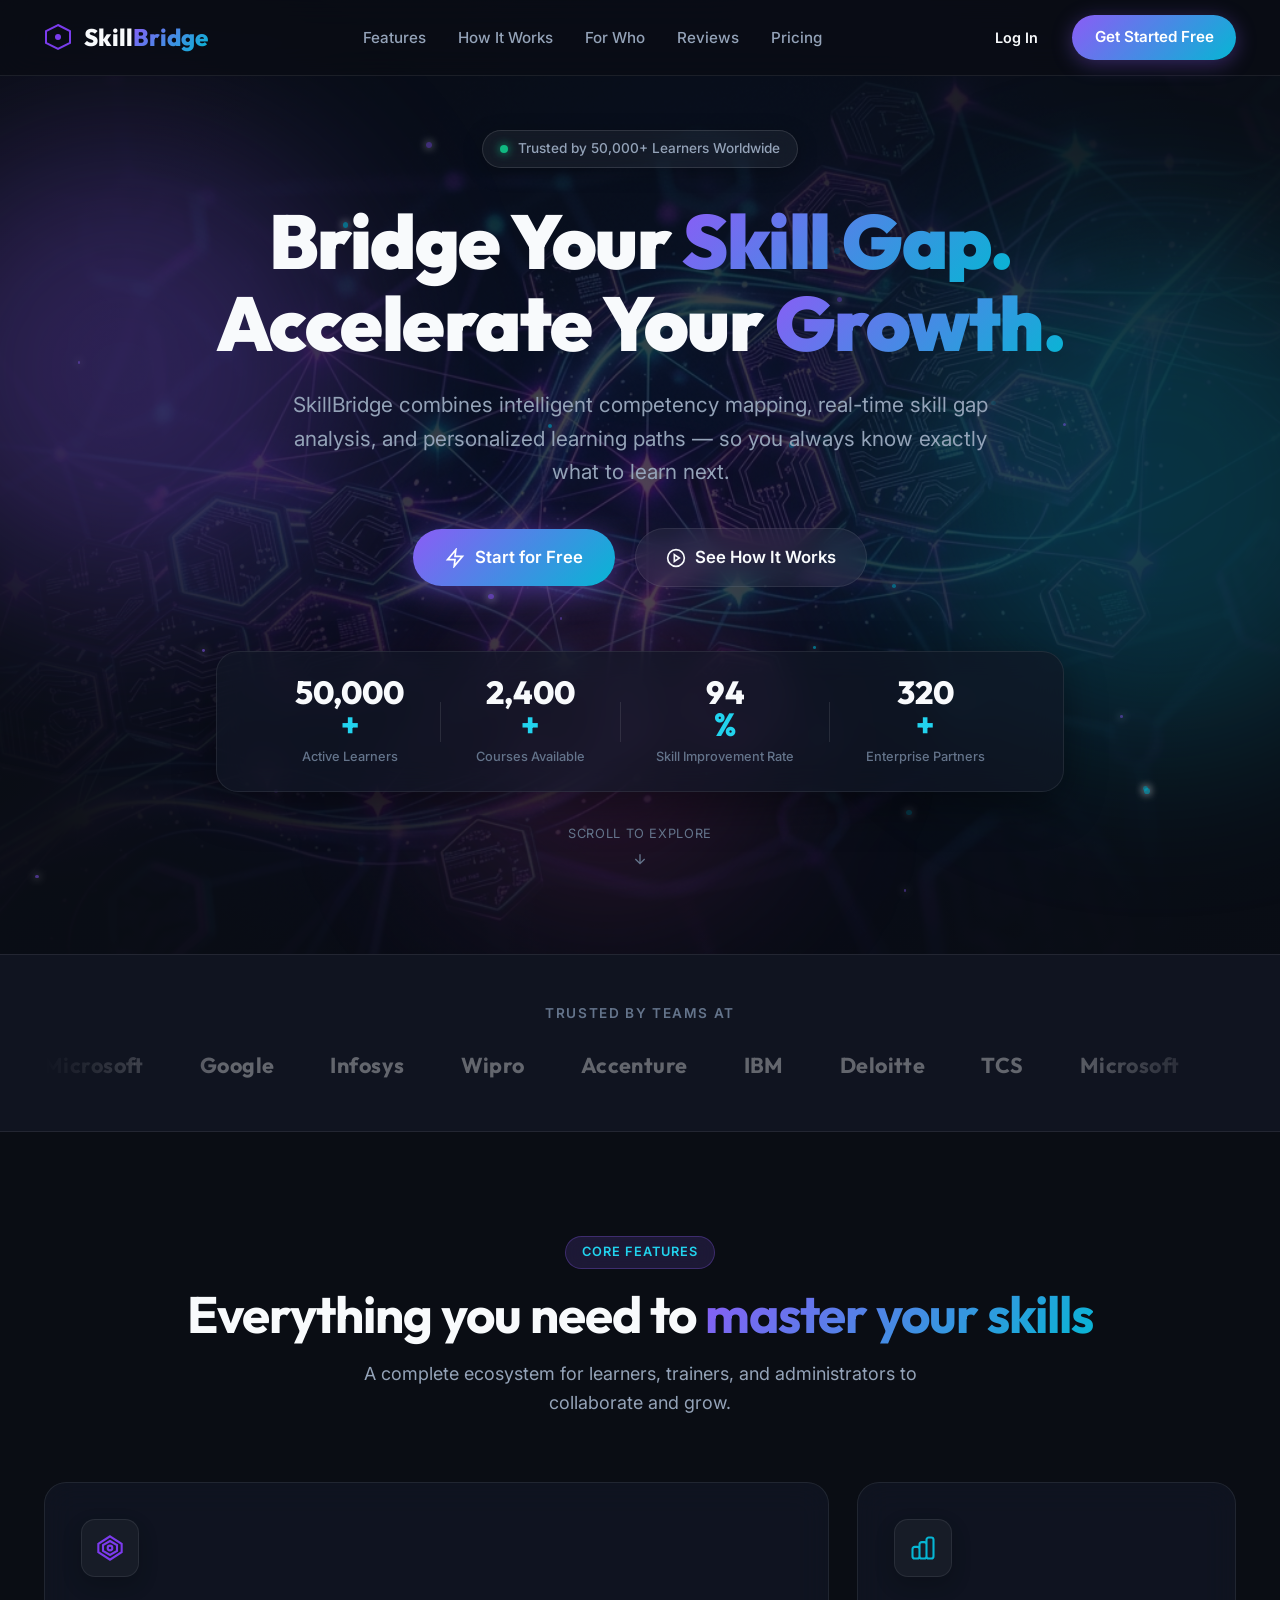
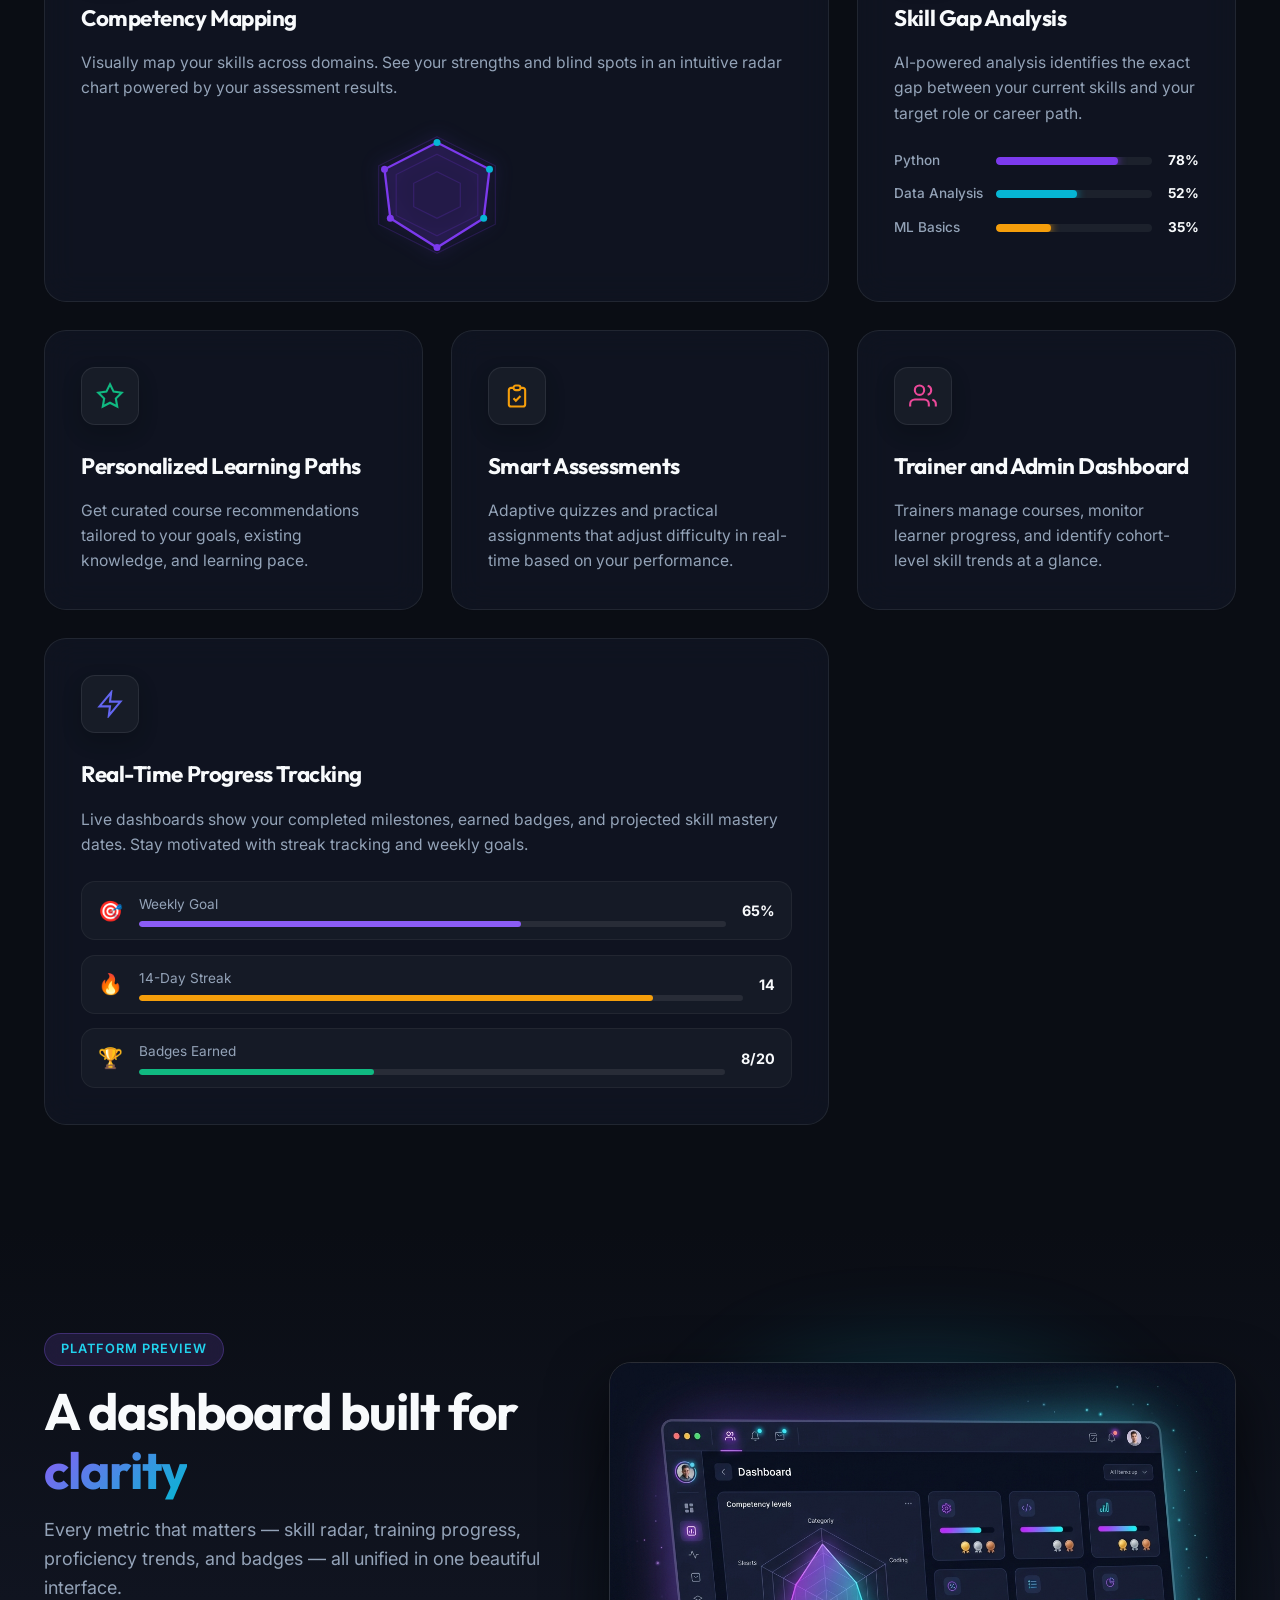
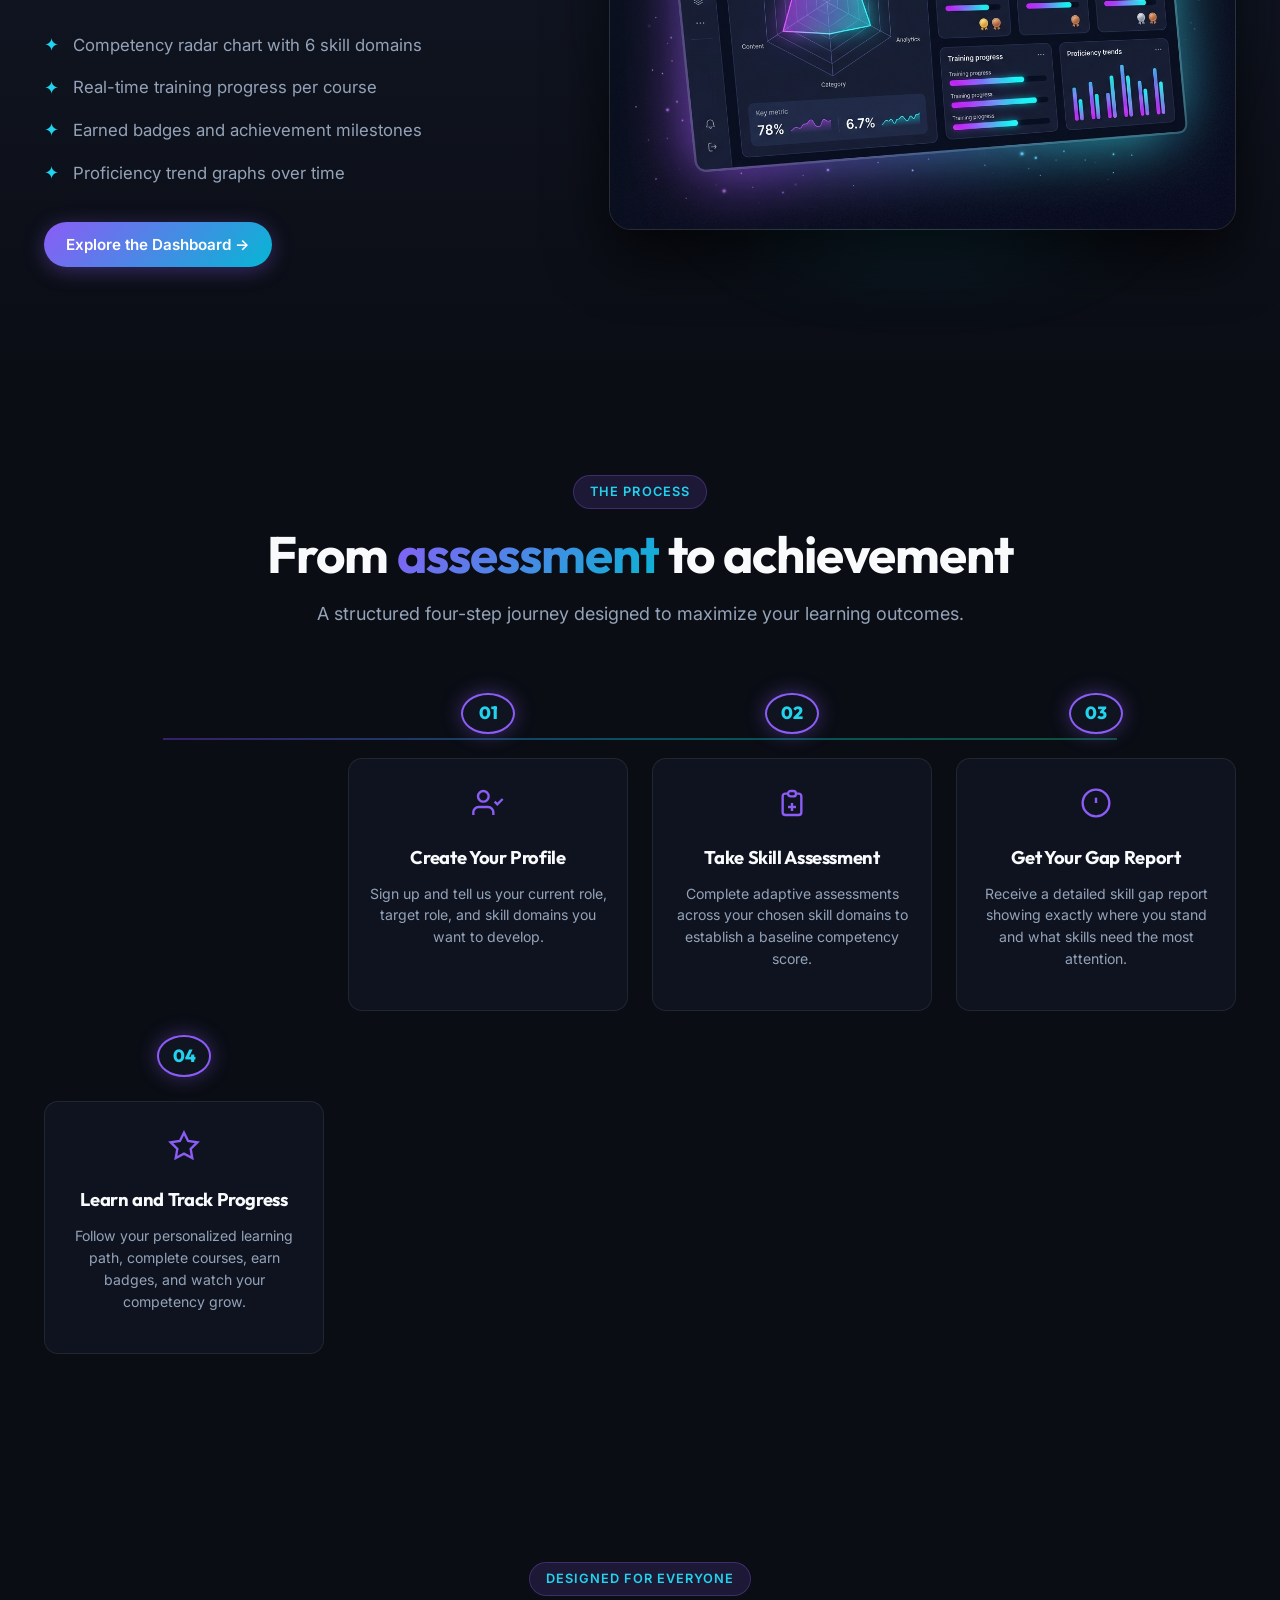
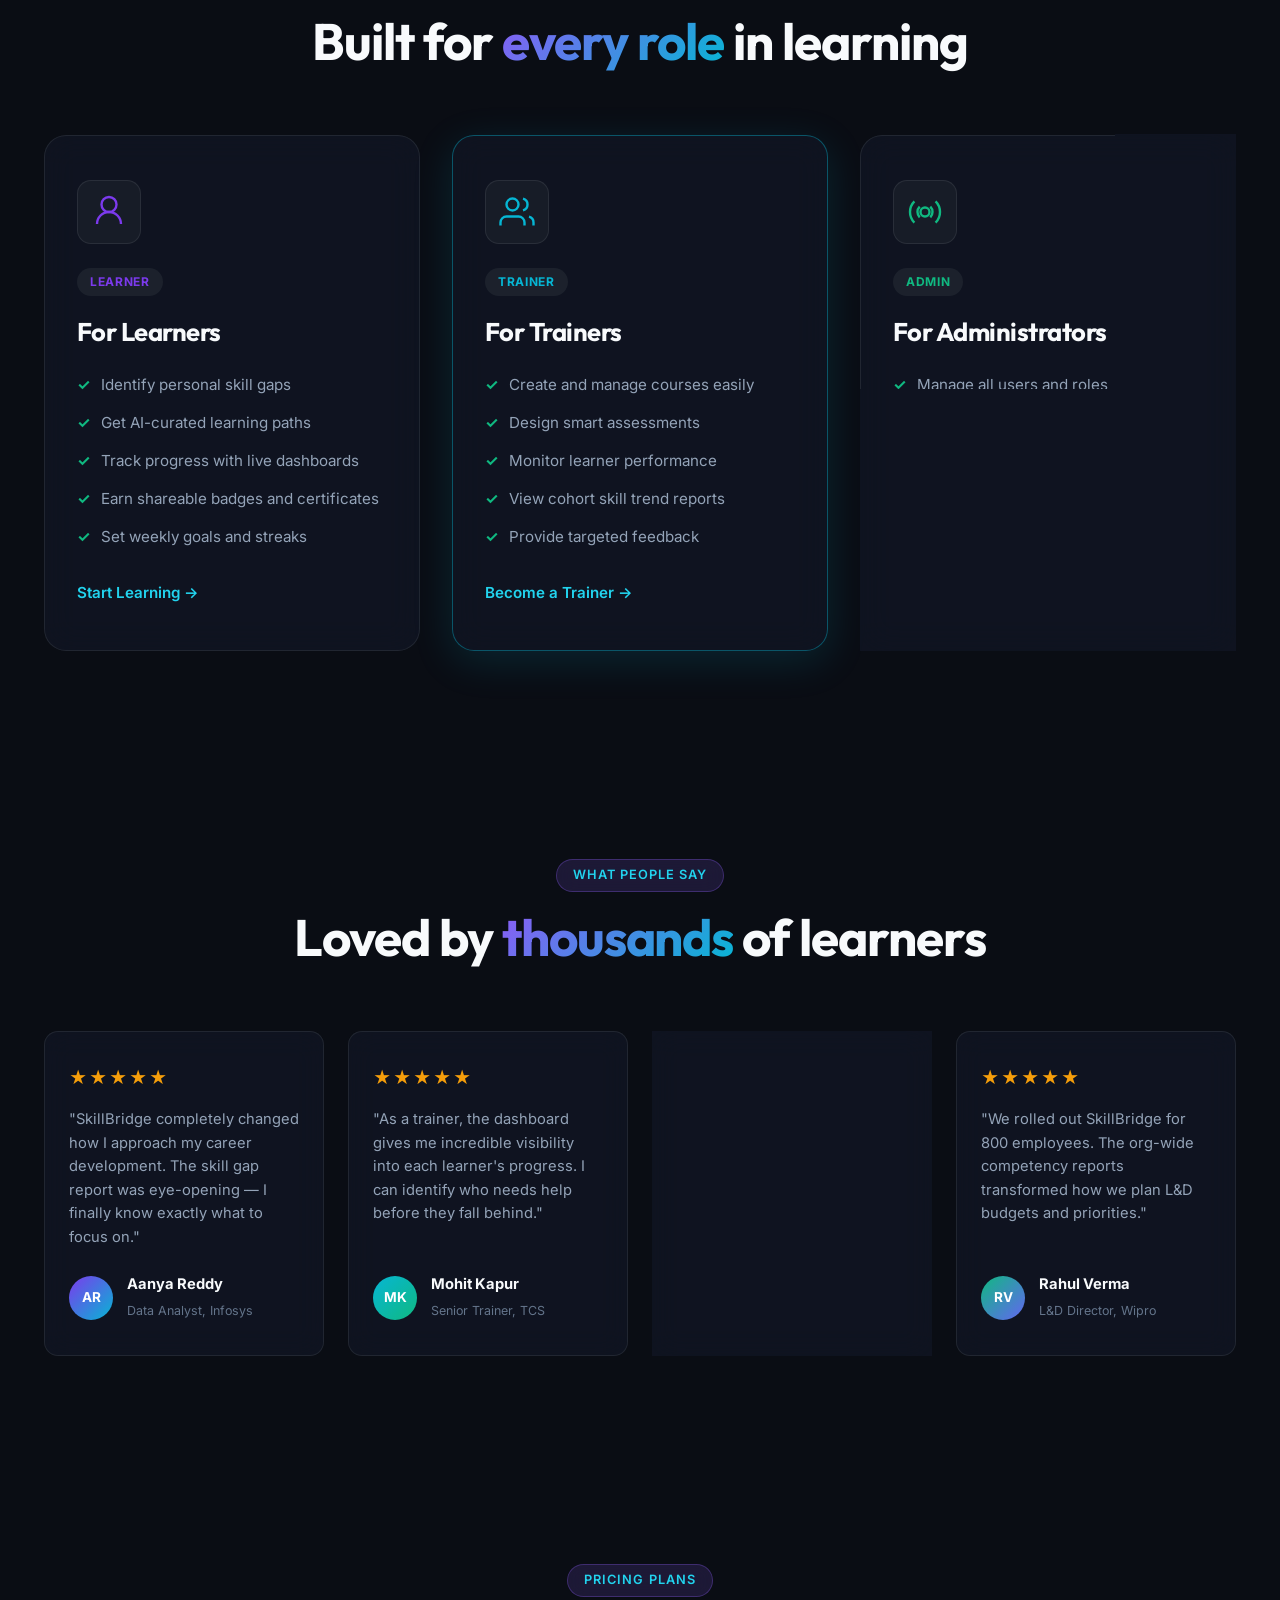
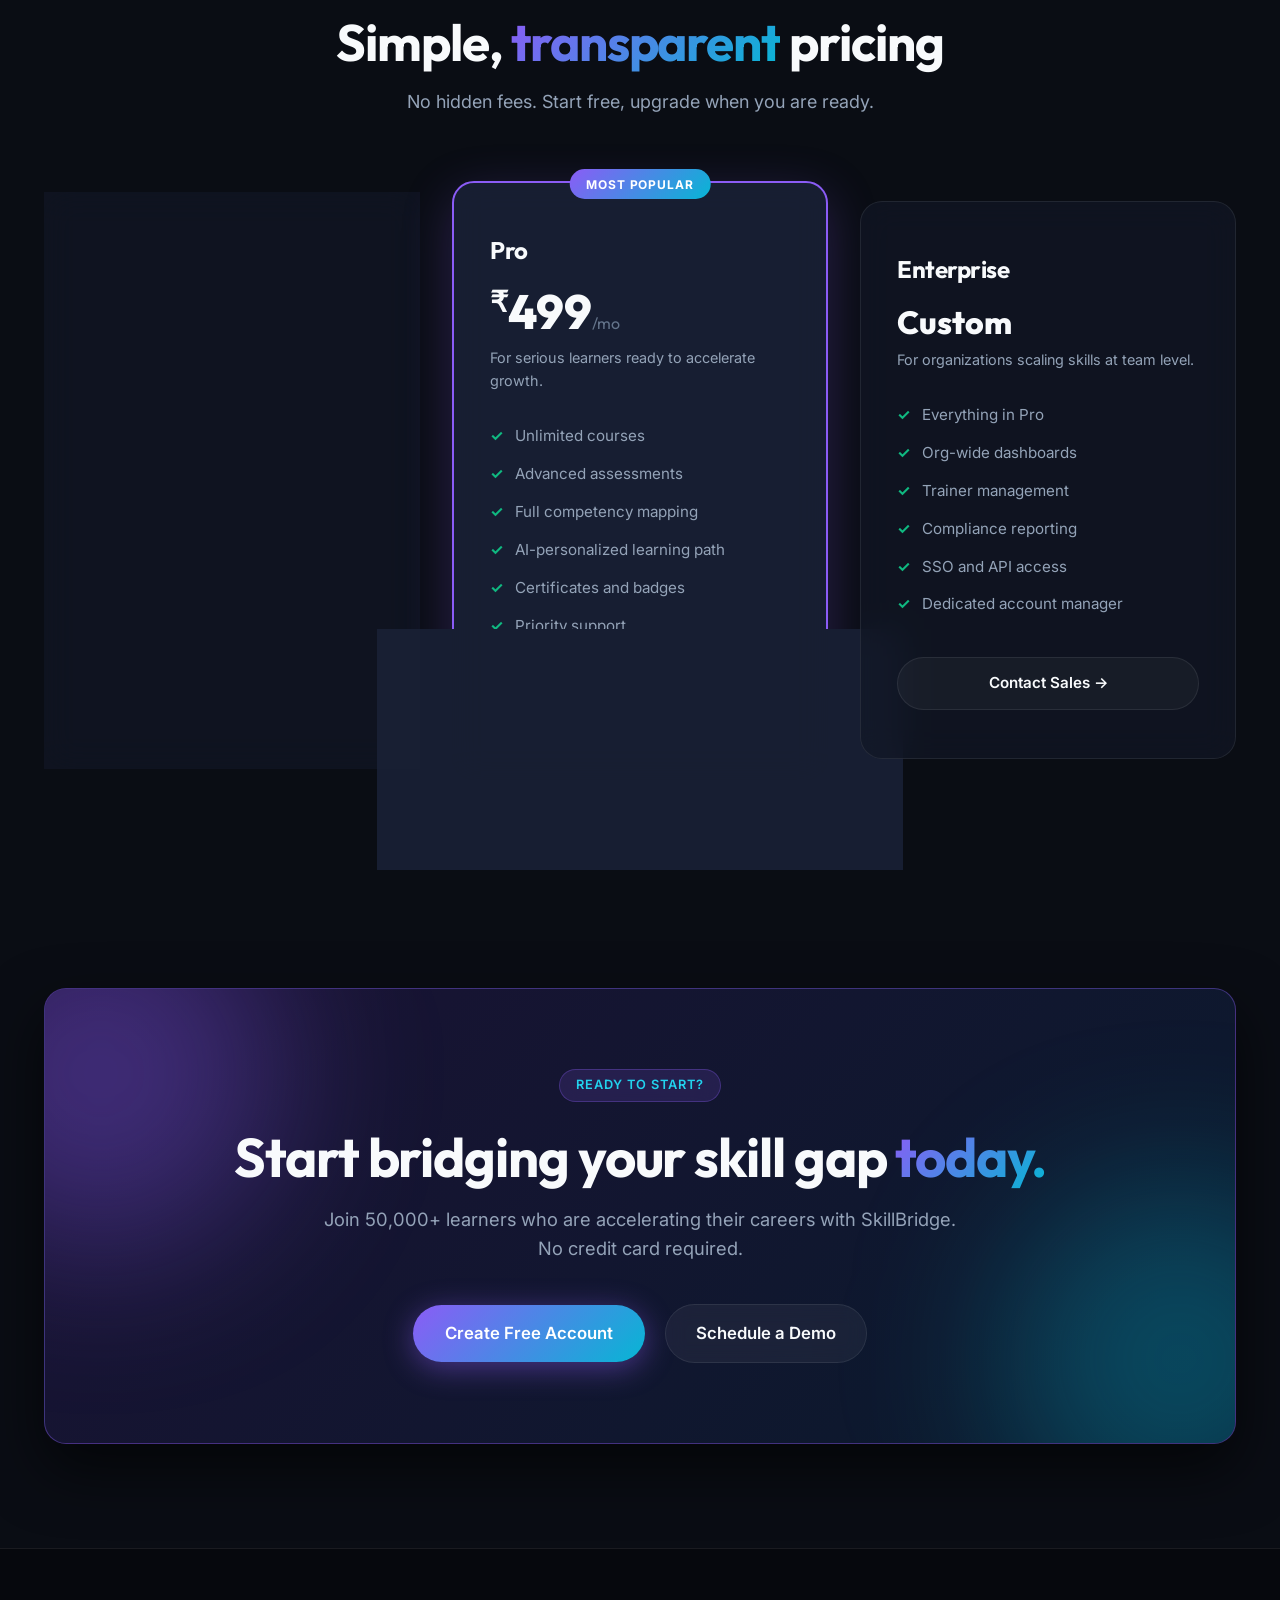
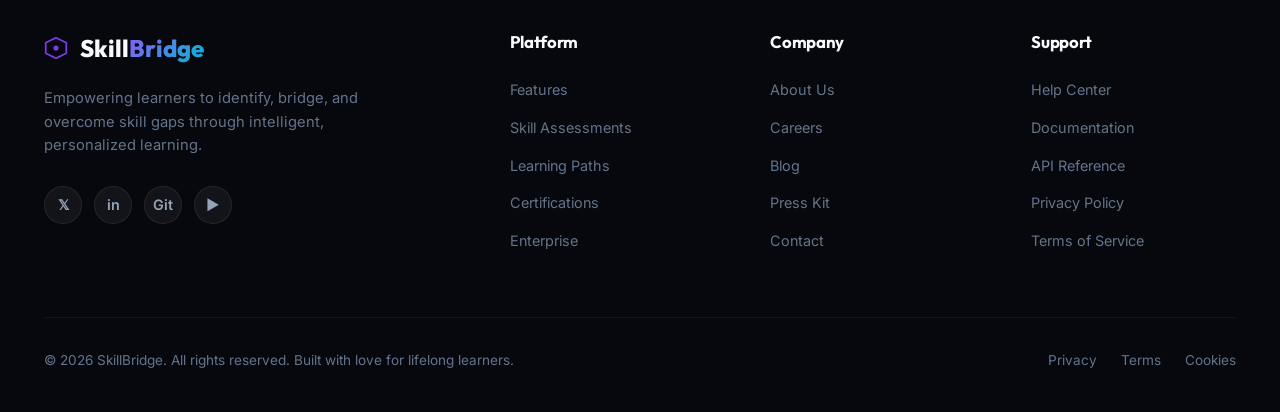
==== index.html @ fff5e967 "first commit" ====
﻿<!DOCTYPE html>
<html lang="en">
<head>
  <meta charset="UTF-8" />
  <meta name="viewport" content="width=device-width, initial-scale=1.0" />
  <title>SkillBridge — Competency-Based Learning and Skill Gap Analysis</title>
  <meta name="description" content="SkillBridge is a modern platform for skill gap analysis, competency mapping, and personalized learning recommendations. Bridge the gap between where you are and where you want to be." />
  <link rel="preconnect" href="https://fonts.googleapis.com" />
  <link rel="preconnect" href="https://fonts.gstatic.com" crossorigin />
  <link href="https://fonts.googleapis.com/css2?family=Outfit:wght@300;400;500;600;700;800;900&family=Inter:wght@300;400;500;600&display=swap" rel="stylesheet" />
  <link rel="stylesheet" href="style.css" />
</head>
<body>
  <nav class="navbar" id="navbar">
    <div class="nav-container">
      <a href="#" class="nav-logo" id="nav-logo">
        <div class="logo-icon">
          <svg width="28" height="28" viewBox="0 0 28 28" fill="none"><polygon points="14,2 26,8 26,20 14,26 2,20 2,8" fill="none" stroke="url(#lg1)" stroke-width="2"/><circle cx="14" cy="14" r="3" fill="url(#lg1)"/><defs><linearGradient id="lg1" x1="0" y1="0" x2="28" y2="28"><stop offset="0%" stop-color="#7c3aed"/><stop offset="100%" stop-color="#06b6d4"/></linearGradient></defs></svg>
        </div>
        <span>Skill<span class="logo-accent">Bridge</span></span>
      </a>
      <ul class="nav-links" id="nav-links">
        <li><a href="#features" class="nav-link">Features</a></li>
        <li><a href="#how-it-works" class="nav-link">How It Works</a></li>
        <li><a href="#roles" class="nav-link">For Who</a></li>
        <li><a href="#testimonials" class="nav-link">Reviews</a></li>
        <li><a href="#pricing" class="nav-link">Pricing</a></li>
      </ul>
      <div class="nav-actions">
        <a href="#" class="btn-ghost" id="nav-login">Log In</a>
        <a href="#" class="btn-primary" id="nav-cta">Get Started Free</a>
      </div>
      <button class="hamburger" id="hamburger" aria-label="Toggle menu"><span></span><span></span><span></span></button>
    </div>
  </nav>

  <section class="hero" id="hero">
    <div class="hero-bg">
      <div class="hero-overlay"></div>
    </div>
    <div class="floating-orb orb-1"></div>
    <div class="floating-orb orb-2"></div>
    <div class="floating-orb orb-3"></div>
    <div class="particles" id="particles"></div>
    <div class="hero-content">
      <div class="hero-badge" id="hero-badge"><span class="badge-dot"></span><span>Trusted by 50,000+ Learners Worldwide</span></div>
      <h1 class="hero-title" id="hero-title">Bridge Your <span class="gradient-text">Skill Gap.</span><br/>Accelerate Your <span class="gradient-text">Growth.</span></h1>
      <p class="hero-subtitle" id="hero-subtitle">SkillBridge combines intelligent competency mapping, real-time skill gap analysis, and personalized learning paths — so you always know exactly what to learn next.</p>
      <div class="hero-cta-group" id="hero-cta">
        <a href="#" class="btn-hero-primary" id="hero-btn-primary"><svg width="20" height="20" fill="none" stroke="currentColor" stroke-width="2" viewBox="0 0 24 24"><path d="M13 2L3 14h9l-1 8 10-12h-9l1-8z"/></svg>Start for Free</a>
        <a href="#how-it-works" class="btn-hero-ghost" id="hero-btn-ghost"><svg width="20" height="20" fill="none" stroke="currentColor" stroke-width="2" viewBox="0 0 24 24"><circle cx="12" cy="12" r="10"/><polygon points="10,8 16,12 10,16"/></svg>See How It Works</a>
      </div>
      <div class="hero-stats" id="hero-stats">
        <div class="stat-item"><span class="stat-num" data-target="50000">0</span><span class="stat-suffix">+</span><span class="stat-label">Active Learners</span></div>
        <div class="stat-divider"></div>
        <div class="stat-item"><span class="stat-num" data-target="2400">0</span><span class="stat-suffix">+</span><span class="stat-label">Courses Available</span></div>
        <div class="stat-divider"></div>
        <div class="stat-item"><span class="stat-num" data-target="94">0</span><span class="stat-suffix">%</span><span class="stat-label">Skill Improvement Rate</span></div>
        <div class="stat-divider"></div>
        <div class="stat-item"><span class="stat-num" data-target="320">0</span><span class="stat-suffix">+</span><span class="stat-label">Enterprise Partners</span></div>
      </div>
    </div>
    <div class="hero-scroll-indicator"><span>Scroll to explore</span><div class="scroll-arrow"><svg width="16" height="16" fill="none" stroke="currentColor" stroke-width="2" viewBox="0 0 24 24"><path d="M12 5v14M5 12l7 7 7-7"/></svg></div></div>
  </section>

  <section class="logo-strip">
    <div class="container">
      <p class="logo-strip-label">Trusted by teams at</p>
      <div class="logo-marquee">
        <div class="logo-track">
          <span class="company-logo">Microsoft</span><span class="company-logo">Google</span><span class="company-logo">Infosys</span><span class="company-logo">Wipro</span><span class="company-logo">Accenture</span><span class="company-logo">IBM</span><span class="company-logo">Deloitte</span><span class="company-logo">TCS</span><span class="company-logo">Microsoft</span><span class="company-logo">Google</span><span class="company-logo">Infosys</span><span class="company-logo">Wipro</span><span class="company-logo">Accenture</span><span class="company-logo">IBM</span><span class="company-logo">Deloitte</span><span class="company-logo">TCS</span>
        </div>
      </div>
    </div>
  </section>

  <section class="features section" id="features">
    <div class="container">
      <div class="section-header">
        <div class="section-tag">Core Features</div>
        <h2 class="section-title">Everything you need to <span class="gradient-text">master your skills</span></h2>
        <p class="section-subtitle">A complete ecosystem for learners, trainers, and administrators to collaborate and grow.</p>
      </div>
      <div class="features-grid">
        <div class="feature-card feature-card--large" data-delay="0">
          <div class="feature-icon-wrap" style="--icon-color:#7c3aed"><svg width="28" height="28" fill="none" stroke="currentColor" stroke-width="1.8" viewBox="0 0 24 24"><polygon points="12,2 22,8.5 22,15.5 12,22 2,15.5 2,8.5"/><polygon points="12,6 18,9.5 18,14.5 12,18 6,14.5 6,9.5"/><circle cx="12" cy="12" r="2"/></svg></div>
          <h3>Competency Mapping</h3>
          <p>Visually map your skills across domains. See your strengths and blind spots in an intuitive radar chart powered by your assessment results.</p>
          <div class="feature-visual">
            <div class="radar-mini"><svg viewBox="0 0 120 120" xmlns="http://www.w3.org/2000/svg"><polygon points="60,10 110,35 110,85 60,110 10,85 10,35" fill="none" stroke="rgba(124,58,237,0.2)" stroke-width="1"/><polygon points="60,25 95,42.5 95,77.5 60,95 25,77.5 25,42.5" fill="none" stroke="rgba(124,58,237,0.2)" stroke-width="1"/><polygon points="60,40 80,50 80,70 60,80 40,70 40,50" fill="none" stroke="rgba(124,58,237,0.2)" stroke-width="1"/><polygon points="60,15 105,38 100,80 60,105 20,80 15,38" fill="rgba(124,58,237,0.15)" stroke="#7c3aed" stroke-width="2" class="radar-shape"/><circle cx="60" cy="15" r="3" fill="#06b6d4"/><circle cx="105" cy="38" r="3" fill="#06b6d4"/><circle cx="100" cy="80" r="3" fill="#06b6d4"/><circle cx="60" cy="105" r="3" fill="#7c3aed"/><circle cx="20" cy="80" r="3" fill="#7c3aed"/><circle cx="15" cy="38" r="3" fill="#7c3aed"/></svg></div>
          </div>
        </div>
        <div class="feature-card" data-delay="100">
          <div class="feature-icon-wrap" style="--icon-color:#06b6d4"><svg width="28" height="28" fill="none" stroke="currentColor" stroke-width="1.8" viewBox="0 0 24 24"><path d="M9 19v-6a2 2 0 00-2-2H5a2 2 0 00-2 2v6a2 2 0 002 2h2a2 2 0 002-2zm0 0V9a2 2 0 012-2h2a2 2 0 012 2v10m-6 0a2 2 0 002 2h2a2 2 0 002-2m0 0V5a2 2 0 012-2h2a2 2 0 012 2v14a2 2 0 01-2 2h-2a2 2 0 01-2-2z"/></svg></div>
          <h3>Skill Gap Analysis</h3>
          <p>AI-powered analysis identifies the exact gap between your current skills and your target role or career path.</p>
          <div class="gap-bars">
            <div class="gap-bar-row"><span>Python</span><div class="gap-bar-track"><div class="gap-bar-fill" style="width:78%;--c:#7c3aed"></div></div><span class="gap-pct">78%</span></div>
            <div class="gap-bar-row"><span>Data Analysis</span><div class="gap-bar-track"><div class="gap-bar-fill" style="width:52%;--c:#06b6d4"></div></div><span class="gap-pct">52%</span></div>
            <div class="gap-bar-row"><span>ML Basics</span><div class="gap-bar-track"><div class="gap-bar-fill" style="width:35%;--c:#f59e0b"></div></div><span class="gap-pct">35%</span></div>
          </div>
        </div>
        <div class="feature-card" data-delay="200">
          <div class="feature-icon-wrap" style="--icon-color:#10b981"><svg width="28" height="28" fill="none" stroke="currentColor" stroke-width="1.8" viewBox="0 0 24 24"><path d="M12 2l3.09 6.26L22 9.27l-5 4.87 1.18 6.88L12 17.77l-6.18 3.25L7 14.14 2 9.27l6.91-1.01L12 2z"/></svg></div>
          <h3>Personalized Learning Paths</h3>
          <p>Get curated course recommendations tailored to your goals, existing knowledge, and learning pace.</p>
        </div>
        <div class="feature-card" data-delay="300">
          <div class="feature-icon-wrap" style="--icon-color:#f59e0b"><svg width="28" height="28" fill="none" stroke="currentColor" stroke-width="1.8" viewBox="0 0 24 24"><path d="M9 5H7a2 2 0 00-2 2v12a2 2 0 002 2h10a2 2 0 002-2V7a2 2 0 00-2-2h-2M9 5a2 2 0 002 2h2a2 2 0 002-2M9 5a2 2 0 012-2h2a2 2 0 012 2m-6 9l2 2 4-4"/></svg></div>
          <h3>Smart Assessments</h3>
          <p>Adaptive quizzes and practical assignments that adjust difficulty in real-time based on your performance.</p>
        </div>
        <div class="feature-card" data-delay="400">
          <div class="feature-icon-wrap" style="--icon-color:#ec4899"><svg width="28" height="28" fill="none" stroke="currentColor" stroke-width="1.8" viewBox="0 0 24 24"><path d="M17 21v-2a4 4 0 00-4-4H5a4 4 0 00-4 4v2"/><circle cx="9" cy="7" r="4"/><path d="M23 21v-2a4 4 0 00-3-3.87M16 3.13a4 4 0 010 7.75"/></svg></div>
          <h3>Trainer and Admin Dashboard</h3>
          <p>Trainers manage courses, monitor learner progress, and identify cohort-level skill trends at a glance.</p>
        </div>
        <div class="feature-card feature-card--large" data-delay="500">
          <div class="feature-icon-wrap" style="--icon-color:#6366f1"><svg width="28" height="28" fill="none" stroke="currentColor" stroke-width="1.8" viewBox="0 0 24 24"><path d="M13 2L3 14h9l-1 8 10-12h-9l1-8z"/></svg></div>
          <h3>Real-Time Progress Tracking</h3>
          <p>Live dashboards show your completed milestones, earned badges, and projected skill mastery dates. Stay motivated with streak tracking and weekly goals.</p>
          <div class="progress-preview">
            <div class="prog-row"><div class="prog-icon">🎯</div><div class="prog-info"><span class="prog-name">Weekly Goal</span><div class="prog-bar-track"><div class="prog-bar" style="width:65%"></div></div></div><span class="prog-val">65%</span></div>
            <div class="prog-row"><div class="prog-icon">🔥</div><div class="prog-info"><span class="prog-name">14-Day Streak</span><div class="prog-bar-track"><div class="prog-bar" style="width:85%;--pb:#f59e0b"></div></div></div><span class="prog-val">14</span></div>
            <div class="prog-row"><div class="prog-icon">🏆</div><div class="prog-info"><span class="prog-name">Badges Earned</span><div class="prog-bar-track"><div class="prog-bar" style="width:40%;--pb:#10b981"></div></div></div><span class="prog-val">8/20</span></div>
          </div>
        </div>
      </div>
    </div>
  </section>

  <section class="dashboard-section section">
    <div class="container">
      <div class="dashboard-wrapper">
        <div class="dashboard-text">
          <div class="section-tag">Platform Preview</div>
          <h2 class="section-title">A dashboard built for <span class="gradient-text">clarity</span></h2>
          <p class="section-subtitle" style="text-align:left;max-width:100%">Every metric that matters — skill radar, training progress, proficiency trends, and badges — all unified in one beautiful interface.</p>
          <ul class="dashboard-bullets">
            <li><div class="bullet-icon">✦</div><span>Competency radar chart with 6 skill domains</span></li>
            <li><div class="bullet-icon">✦</div><span>Real-time training progress per course</span></li>
            <li><div class="bullet-icon">✦</div><span>Earned badges and achievement milestones</span></li>
            <li><div class="bullet-icon">✦</div><span>Proficiency trend graphs over time</span></li>
          </ul>
          <a href="#" class="btn-primary" id="dashboard-cta">Explore the Dashboard →</a>
        </div>
        <div class="dashboard-image-wrap">
          <div class="dashboard-glow"></div>
          <img src="dashboard_mockup.jpg" alt="SkillBridge Dashboard" class="dashboard-img" id="dashboard-img"/>
        </div>
      </div>
    </div>
  </section>

  <section class="how-it-works section" id="how-it-works">
    <div class="container">
      <div class="section-header">
        <div class="section-tag">The Process</div>
        <h2 class="section-title">From <span class="gradient-text">assessment</span> to achievement</h2>
        <p class="section-subtitle">A structured four-step journey designed to maximize your learning outcomes.</p>
      </div>
      <div class="steps-timeline">
        <div class="steps-line"></div>
        <div class="step-item" data-step="1"><div class="step-number">01</div><div class="step-card"><div class="step-icon"><svg width="32" height="32" fill="none" stroke="currentColor" stroke-width="1.8" viewBox="0 0 24 24"><path d="M16 21v-2a4 4 0 00-4-4H5a4 4 0 00-4 4v2"/><circle cx="8.5" cy="7" r="4"/><polyline points="17 11 19 13 23 9"/></svg></div><h3>Create Your Profile</h3><p>Sign up and tell us your current role, target role, and skill domains you want to develop.</p></div></div>
        <div class="step-item" data-step="2"><div class="step-number">02</div><div class="step-card"><div class="step-icon"><svg width="32" height="32" fill="none" stroke="currentColor" stroke-width="1.8" viewBox="0 0 24 24"><path d="M9 5H7a2 2 0 00-2 2v12a2 2 0 002 2h10a2 2 0 002-2V7a2 2 0 00-2-2h-2M9 5a2 2 0 002 2h2a2 2 0 002-2M9 5a2 2 0 012-2h2a2 2 0 012 2"/><line x1="12" y1="12" x2="12" y2="18"/><line x1="9" y1="15" x2="15" y2="15"/></svg></div><h3>Take Skill Assessment</h3><p>Complete adaptive assessments across your chosen skill domains to establish a baseline competency score.</p></div></div>
        <div class="step-item" data-step="3"><div class="step-number">03</div><div class="step-card"><div class="step-icon"><svg width="32" height="32" fill="none" stroke="currentColor" stroke-width="1.8" viewBox="0 0 24 24"><circle cx="12" cy="12" r="10"/><line x1="12" y1="8" x2="12" y2="12"/><line x1="12" y1="16" x2="12.01" y2="16"/></svg></div><h3>Get Your Gap Report</h3><p>Receive a detailed skill gap report showing exactly where you stand and what skills need the most attention.</p></div></div>
        <div class="step-item" data-step="4"><div class="step-number">04</div><div class="step-card"><div class="step-icon"><svg width="32" height="32" fill="none" stroke="currentColor" stroke-width="1.8" viewBox="0 0 24 24"><path d="M12 2l3.09 6.26L22 9.27l-5 4.87 1.18 6.88L12 17.77l-6.18 3.25L7 14.14 2 9.27l6.91-1.01L12 2z"/></svg></div><h3>Learn and Track Progress</h3><p>Follow your personalized learning path, complete courses, earn badges, and watch your competency grow.</p></div></div>
      </div>
    </div>
  </section>

  <section class="roles-section section" id="roles">
    <div class="container">
      <div class="section-header">
        <div class="section-tag">Designed For Everyone</div>
        <h2 class="section-title">Built for <span class="gradient-text">every role</span> in learning</h2>
      </div>
      <div class="roles-grid">
        <div class="role-card" id="role-learner"><div class="role-icon-wrap" style="--rc:#7c3aed"><svg width="36" height="36" fill="none" stroke="currentColor" stroke-width="1.6" viewBox="0 0 24 24"><path d="M12 2a5 5 0 110 10A5 5 0 0112 2z"/><path d="M4 20a8 8 0 0116 0"/></svg></div><div class="role-badge" style="--rb:#7c3aed">Learner</div><h3>For Learners</h3><ul class="role-list"><li>Identify personal skill gaps</li><li>Get AI-curated learning paths</li><li>Track progress with live dashboards</li><li>Earn shareable badges and certificates</li><li>Set weekly goals and streaks</li></ul><a href="#" class="role-cta">Start Learning →</a></div>
        <div class="role-card role-card--featured" id="role-trainer"><div class="role-icon-wrap" style="--rc:#06b6d4"><svg width="36" height="36" fill="none" stroke="currentColor" stroke-width="1.6" viewBox="0 0 24 24"><path d="M17 21v-2a4 4 0 00-4-4H5a4 4 0 00-4 4v2"/><circle cx="9" cy="7" r="4"/><path d="M23 21v-2a4 4 0 00-3-3.87M16 3.13a4 4 0 010 7.75"/></svg></div><div class="role-badge" style="--rb:#06b6d4">Trainer</div><h3>For Trainers</h3><ul class="role-list"><li>Create and manage courses easily</li><li>Design smart assessments</li><li>Monitor learner performance</li><li>View cohort skill trend reports</li><li>Provide targeted feedback</li></ul><a href="#" class="role-cta">Become a Trainer →</a></div>
        <div class="role-card" id="role-admin"><div class="role-icon-wrap" style="--rc:#10b981"><svg width="36" height="36" fill="none" stroke="currentColor" stroke-width="1.6" viewBox="0 0 24 24"><circle cx="12" cy="12" r="3"/><path d="M19.07 4.93a10 10 0 010 14.14M4.93 4.93a10 10 0 000 14.14"/><path d="M15.54 8.46a5 5 0 010 7.07M8.46 8.46a5 5 0 000 7.07"/></svg></div><div class="role-badge" style="--rb:#10b981">Admin</div><h3>For Administrators</h3><ul class="role-list"><li>Manage all users and roles</li><li>Oversee org-wide training</li><li>Generate compliance reports</li><li>Configure skill frameworks</li><li>Set org-wide learning goals</li></ul><a href="#" class="role-cta">Admin Access →</a></div>
      </div>
    </div>
  </section>

  <section class="testimonials section" id="testimonials">
    <div class="container">
      <div class="section-header">
        <div class="section-tag">What People Say</div>
        <h2 class="section-title">Loved by <span class="gradient-text">thousands</span> of learners</h2>
      </div>
      <div class="testimonials-grid">
        <div class="testimonial-card" data-delay="0"><div class="t-stars">★★★★★</div><p class="t-text">"SkillBridge completely changed how I approach my career development. The skill gap report was eye-opening — I finally know exactly what to focus on."</p><div class="t-author"><div class="t-avatar" style="background:linear-gradient(135deg,#7c3aed,#06b6d4)">AR</div><div><strong>Aanya Reddy</strong><span>Data Analyst, Infosys</span></div></div></div>
        <div class="testimonial-card" data-delay="150"><div class="t-stars">★★★★★</div><p class="t-text">"As a trainer, the dashboard gives me incredible visibility into each learner's progress. I can identify who needs help before they fall behind."</p><div class="t-author"><div class="t-avatar" style="background:linear-gradient(135deg,#06b6d4,#10b981)">MK</div><div><strong>Mohit Kapur</strong><span>Senior Trainer, TCS</span></div></div></div>
        <div class="testimonial-card" data-delay="300"><div class="t-stars">★★★★★</div><p class="t-text">"The personalized learning path saved me months of guessing. I went from junior dev to getting my ML role in just 4 months with SkillBridge."</p><div class="t-author"><div class="t-avatar" style="background:linear-gradient(135deg,#f59e0b,#ec4899)">PS</div><div><strong>Priya Sharma</strong><span>ML Engineer, Google</span></div></div></div>
        <div class="testimonial-card" data-delay="450"><div class="t-stars">★★★★★</div><p class="t-text">"We rolled out SkillBridge for 800 employees. The org-wide competency reports transformed how we plan L&D budgets and priorities."</p><div class="t-author"><div class="t-avatar" style="background:linear-gradient(135deg,#10b981,#6366f1)">RV</div><div><strong>Rahul Verma</strong><span>L&D Director, Wipro</span></div></div></div>
      </div>
    </div>
  </section>

  <section class="pricing section" id="pricing">
    <div class="container">
      <div class="section-header">
        <div class="section-tag">Pricing Plans</div>
        <h2 class="section-title">Simple, <span class="gradient-text">transparent</span> pricing</h2>
        <p class="section-subtitle">No hidden fees. Start free, upgrade when you are ready.</p>
      </div>
      <div class="pricing-grid">
        <div class="price-card" id="price-free"><div class="price-header"><h3>Starter</h3><div class="price-amount"><span class="price-currency">₹</span>0<span class="price-period">/mo</span></div><p>Perfect for individual learners getting started.</p></div><ul class="price-features"><li><span class="check">✓</span> 5 courses access</li><li><span class="check">✓</span> Basic skill assessment</li><li><span class="check">✓</span> Personal competency map</li><li><span class="check">✓</span> Progress tracking</li><li class="disabled"><span>✗</span> AI learning path</li><li class="disabled"><span>✗</span> Certificates</li></ul><a href="#" class="price-btn price-btn--ghost">Get Started Free</a></div>
        <div class="price-card price-card--featured" id="price-pro"><div class="price-popular-badge">Most Popular</div><div class="price-header"><h3>Pro</h3><div class="price-amount"><span class="price-currency">₹</span>499<span class="price-period">/mo</span></div><p>For serious learners ready to accelerate growth.</p></div><ul class="price-features"><li><span class="check">✓</span> Unlimited courses</li><li><span class="check">✓</span> Advanced assessments</li><li><span class="check">✓</span> Full competency mapping</li><li><span class="check">✓</span> AI-personalized learning path</li><li><span class="check">✓</span> Certificates and badges</li><li><span class="check">✓</span> Priority support</li></ul><a href="#" class="price-btn price-btn--primary">Start Pro →</a></div>
        <div class="price-card" id="price-enterprise"><div class="price-header"><h3>Enterprise</h3><div class="price-amount" style="font-size:2rem">Custom</div><p>For organizations scaling skills at team level.</p></div><ul class="price-features"><li><span class="check">✓</span> Everything in Pro</li><li><span class="check">✓</span> Org-wide dashboards</li><li><span class="check">✓</span> Trainer management</li><li><span class="check">✓</span> Compliance reporting</li><li><span class="check">✓</span> SSO and API access</li><li><span class="check">✓</span> Dedicated account manager</li></ul><a href="#" class="price-btn price-btn--ghost">Contact Sales →</a></div>
      </div>
    </div>
  </section>

  <section class="cta-banner section">
    <div class="container">
      <div class="cta-card" id="cta-card">
        <div class="cta-orb cta-orb-1"></div>
        <div class="cta-orb cta-orb-2"></div>
        <div class="section-tag" style="margin-bottom:1.5rem">Ready to Start?</div>
        <h2>Start bridging your skill gap <span class="gradient-text">today.</span></h2>
        <p>Join 50,000+ learners who are accelerating their careers with SkillBridge. No credit card required.</p>
        <div class="cta-buttons">
          <a href="#" class="btn-hero-primary" id="cta-final-btn">Create Free Account</a>
          <a href="#" class="btn-hero-ghost" id="cta-demo-btn">Schedule a Demo</a>
        </div>
      </div>
    </div>
  </section>

  <footer class="footer">
    <div class="container">
      <div class="footer-top">
        <div class="footer-brand">
          <a href="#" class="nav-logo"><div class="logo-icon"><svg width="24" height="24" viewBox="0 0 28 28" fill="none"><polygon points="14,2 26,8 26,20 14,26 2,20 2,8" fill="none" stroke="url(#flg)" stroke-width="2"/><circle cx="14" cy="14" r="3" fill="url(#flg)"/><defs><linearGradient id="flg" x1="0" y1="0" x2="28" y2="28"><stop offset="0%" stop-color="#7c3aed"/><stop offset="100%" stop-color="#06b6d4"/></linearGradient></defs></svg></div><span>Skill<span class="logo-accent">Bridge</span></span></a>
          <p class="footer-tagline">Empowering learners to identify, bridge, and overcome skill gaps through intelligent, personalized learning.</p>
          <div class="social-links"><a href="#" class="social-btn">𝕏</a><a href="#" class="social-btn">in</a><a href="#" class="social-btn">Git</a><a href="#" class="social-btn">▶</a></div>
        </div>
        <div class="footer-links-group"><h4>Platform</h4><ul><li><a href="#">Features</a></li><li><a href="#">Skill Assessments</a></li><li><a href="#">Learning Paths</a></li><li><a href="#">Certifications</a></li><li><a href="#">Enterprise</a></li></ul></div>
        <div class="footer-links-group"><h4>Company</h4><ul><li><a href="#">About Us</a></li><li><a href="#">Careers</a></li><li><a href="#">Blog</a></li><li><a href="#">Press Kit</a></li><li><a href="#">Contact</a></li></ul></div>
        <div class="footer-links-group"><h4>Support</h4><ul><li><a href="#">Help Center</a></li><li><a href="#">Documentation</a></li><li><a href="#">API Reference</a></li><li><a href="#">Privacy Policy</a></li><li><a href="#">Terms of Service</a></li></ul></div>
      </div>
      <div class="footer-bottom">
        <p>© 2026 SkillBridge. All rights reserved. Built with love for lifelong learners.</p>
        <div class="footer-bottom-links"><a href="#">Privacy</a><a href="#">Terms</a><a href="#">Cookies</a></div>
      </div>
    </div>
  </footer>
  <script src="script.js"></script>
</body>
</html>
---- style.css ----
﻿/* ==========================================================================
   SkillBridge — Competency-Based Learning Platform Stylesheet
   Theme: Modern Dark Glassmorphism, Neon Violet & Cyan Accents
   ========================================================================== */

:root {
  --bg-primary: #0a0d14;
  --bg-secondary: #101420;
  --bg-card: rgba(18, 24, 38, 0.7);
  --bg-card-hover: rgba(26, 35, 56, 0.85);
  --border-color: rgba(255, 255, 255, 0.08);
  --border-glow: rgba(124, 58, 237, 0.35);

  --text-primary: #f8fafc;
  --text-secondary: #94a3b8;
  --text-muted: #64748b;

  --accent-purple: #8b5cf6;
  --accent-purple-dark: #6d28d9;
  --accent-cyan: #06b6d4;
  --accent-cyan-light: #22d3ee;
  --accent-emerald: #10b981;
  --accent-amber: #f59e0b;
  --accent-rose: #f43f5e;

  --gradient-primary: linear-gradient(135deg, #8b5cf6 0%, #06b6d4 100%);
  --gradient-glow: linear-gradient(135deg, rgba(139, 92, 246, 0.25), rgba(6, 182, 212, 0.25));
  --gradient-card: linear-gradient(180deg, rgba(255, 255, 255, 0.04) 0%, rgba(255, 255, 255, 0.01) 100%);

  --font-heading: 'Outfit', sans-serif;
  --font-body: 'Inter', sans-serif;
  --radius-sm: 8px;
  --radius-md: 14px;
  --radius-lg: 22px;
  --radius-full: 9999px;

  --transition-smooth: all 0.3s cubic-bezier(0.16, 1, 0.3, 1);
}

*, *::before, *::after {
  box-sizing: border-box;
  margin: 0;
  padding: 0;
}

html {
  scroll-behavior: smooth;
  font-size: 16px;
  background-color: var(--bg-primary);
  color: var(--text-primary);
  font-family: var(--font-body);
  overflow-x: hidden;
}

body {
  min-height: 100vh;
  position: relative;
  background: var(--bg-primary);
  line-height: 1.6;
  -webkit-font-smoothing: antialiased;
}

/* Typography Utilities */
h1, h2, h3, h4, .font-heading {
  font-family: var(--font-heading);
  letter-spacing: -0.02em;
  font-weight: 700;
  color: var(--text-primary);
}

.gradient-text {
  background: var(--gradient-primary);
  -webkit-background-clip: text;
  -webkit-text-fill-color: transparent;
  display: inline-block;
}

.container {
  width: 100%;
  max-width: 1240px;
  margin: 0 auto;
  padding: 0 1.5rem;
}

.section {
  padding: 6.5rem 0;
  position: relative;
  z-index: 2;
}

.section-header {
  text-align: center;
  margin-bottom: 4rem;
}

.section-tag {
  display: inline-block;
  padding: 0.35rem 1rem;
  font-size: 0.8rem;
  font-weight: 600;
  text-transform: uppercase;
  letter-spacing: 0.08em;
  border-radius: var(--radius-full);
  background: rgba(139, 92, 246, 0.15);
  color: var(--accent-cyan-light);
  border: 1px solid rgba(139, 92, 246, 0.3);
  margin-bottom: 1rem;
  backdrop-filter: blur(10px);
}

.section-title {
  font-size: clamp(2.1rem, 4vw, 3.2rem);
  line-height: 1.15;
  margin-bottom: 1rem;
}

.section-subtitle {
  color: var(--text-secondary);
  font-size: 1.125rem;
  max-width: 650px;
  margin: 0 auto;
}

/* ==========================================================================
   Navigation
   ========================================================================== */
.navbar {
  position: fixed;
  top: 0;
  left: 0;
  width: 100%;
  height: 76px;
  z-index: 1000;
  backdrop-filter: blur(16px);
  background: rgba(10, 13, 20, 0.75);
  border-bottom: 1px solid var(--border-color);
  transition: var(--transition-smooth);
}

.navbar.scrolled {
  background: rgba(10, 13, 20, 0.92);
  border-bottom-color: rgba(139, 92, 246, 0.25);
  box-shadow: 0 10px 30px rgba(0, 0, 0, 0.5);
}

.nav-container {
  max-width: 1240px;
  height: 100%;
  margin: 0 auto;
  padding: 0 1.5rem;
  display: flex;
  align-items: center;
  justify-content: space-between;
}

.nav-logo {
  display: flex;
  align-items: center;
  gap: 0.75rem;
  text-decoration: none;
  font-family: var(--font-heading);
  font-size: 1.5rem;
  font-weight: 800;
  color: var(--text-primary);
}

.logo-icon {
  display: flex;
  align-items: center;
  justify-content: center;
}

.logo-accent {
  background: var(--gradient-primary);
  -webkit-background-clip: text;
  -webkit-text-fill-color: transparent;
}

.nav-links {
  display: flex;
  align-items: center;
  gap: 2rem;
  list-style: none;
}

.nav-link {
  text-decoration: none;
  color: var(--text-secondary);
  font-size: 0.95rem;
  font-weight: 500;
  transition: var(--transition-smooth);
  position: relative;
}

.nav-link:hover {
  color: var(--text-primary);
}

.nav-link::after {
  content: '';
  position: absolute;
  bottom: -4px;
  left: 0;
  width: 0%;
  height: 2px;
  background: var(--gradient-primary);
  transition: var(--transition-smooth);
  border-radius: var(--radius-full);
}

.nav-link:hover::after {
  width: 100%;
}

.nav-actions {
  display: flex;
  align-items: center;
  gap: 1rem;
}

.btn-ghost {
  color: var(--text-primary);
  text-decoration: none;
  font-weight: 600;
  font-size: 0.9rem;
  padding: 0.55rem 1.15rem;
  border-radius: var(--radius-full);
  transition: var(--transition-smooth);
}

.btn-ghost:hover {
  background: rgba(255, 255, 255, 0.08);
}

.btn-primary {
  display: inline-flex;
  align-items: center;
  justify-content: center;
  gap: 0.5rem;
  background: var(--gradient-primary);
  color: #fff;
  text-decoration: none;
  font-weight: 600;
  font-size: 0.95rem;
  padding: 0.65rem 1.4rem;
  border-radius: var(--radius-full);
  box-shadow: 0 4px 20px rgba(139, 92, 246, 0.35);
  transition: var(--transition-smooth);
  border: none;
  cursor: pointer;
}

.btn-primary:hover {
  transform: translateY(-2px);
  box-shadow: 0 8px 30px rgba(139, 92, 246, 0.55);
  filter: brightness(1.1);
}

.hamburger {
  display: none;
  background: none;
  border: none;
  cursor: pointer;
  padding: 0.5rem;
  flex-direction: column;
  gap: 5px;
}

.hamburger span {
  display: block;
  width: 24px;
  height: 2px;
  background: var(--text-primary);
  transition: var(--transition-smooth);
}

/* ==========================================================================
   Hero Section
   ========================================================================== */
.hero {
  min-height: 100vh;
  padding-top: 130px;
  padding-bottom: 5rem;
  position: relative;
  display: flex;
  flex-direction: column;
  align-items: center;
  justify-content: center;
  text-align: center;
  overflow: hidden;
}

.hero-bg {
  position: absolute;
  top: 0;
  left: 0;
  width: 100%;
  height: 100%;
  background: url('hero_bg.jpg') center/cover no-repeat;
  opacity: 0.38;
  filter: saturate(1.2);
  z-index: 1;
}

.hero-overlay {
  position: absolute;
  inset: 0;
  background: radial-gradient(circle at center, rgba(10, 13, 20, 0.3) 0%, rgba(10, 13, 20, 0.95) 85%);
}

.floating-orb {
  position: absolute;
  border-radius: 50%;
  filter: blur(90px);
  z-index: 1;
  pointer-events: none;
}

.orb-1 {
  width: 450px;
  height: 450px;
  background: rgba(139, 92, 246, 0.28);
  top: 15%;
  left: -8%;
  animation: floatOrb 12s ease-in-out infinite alternate;
}

.orb-2 {
  width: 500px;
  height: 500px;
  background: rgba(6, 182, 212, 0.22);
  top: 25%;
  right: -10%;
  animation: floatOrb 14s ease-in-out infinite alternate-reverse;
}

.orb-3 {
  width: 320px;
  height: 320px;
  background: rgba(236, 72, 153, 0.15);
  bottom: 5%;
  left: 35%;
  animation: floatOrb 10s ease-in-out infinite alternate;
}

@keyframes floatOrb {
  0% { transform: translate(0, 0) scale(1); }
  50% { transform: translate(40px, -30px) scale(1.08); }
  100% { transform: translate(-30px, 40px) scale(0.95); }
}

.hero-content {
  position: relative;
  z-index: 5;
  max-width: 900px;
  padding: 0 1.5rem;
  margin: 0 auto;
}

.hero-badge {
  display: inline-flex;
  align-items: center;
  gap: 0.6rem;
  padding: 0.45rem 1.1rem;
  background: rgba(255, 255, 255, 0.05);
  border: 1px solid rgba(255, 255, 255, 0.12);
  border-radius: var(--radius-full);
  font-size: 0.85rem;
  font-weight: 500;
  color: var(--text-secondary);
  backdrop-filter: blur(12px);
  margin-bottom: 2rem;
  box-shadow: 0 4px 20px rgba(0, 0, 0, 0.25);
  transition: var(--transition-smooth);
}

.hero-badge:hover {
  border-color: rgba(139, 92, 246, 0.5);
  transform: translateY(-2px);
}

.badge-dot {
  width: 8px;
  height: 8px;
  border-radius: 50%;
  background: var(--accent-emerald);
  box-shadow: 0 0 10px var(--accent-emerald);
  animation: pulseDot 2s infinite;
}

@keyframes pulseDot {
  0%, 100% { opacity: 1; transform: scale(1); }
  50% { opacity: 0.4; transform: scale(0.85); }
}

.hero-title {
  font-size: clamp(2.8rem, 6vw, 4.75rem);
  line-height: 1.08;
  font-weight: 900;
  margin-bottom: 1.5rem;
}

.hero-subtitle {
  font-size: clamp(1.05rem, 2vw, 1.3rem);
  color: var(--text-secondary);
  line-height: 1.6;
  max-width: 720px;
  margin: 0 auto 2.5rem;
}

.hero-cta-group {
  display: flex;
  align-items: center;
  justify-content: center;
  gap: 1.25rem;
  flex-wrap: wrap;
  margin-bottom: 4rem;
}

.btn-hero-primary {
  display: inline-flex;
  align-items: center;
  gap: 0.6rem;
  background: var(--gradient-primary);
  color: #fff;
  padding: 0.95rem 2rem;
  font-size: 1.05rem;
  font-weight: 600;
  border-radius: var(--radius-full);
  text-decoration: none;
  box-shadow: 0 6px 30px rgba(139, 92, 246, 0.45);
  transition: var(--transition-smooth);
}

.btn-hero-primary:hover {
  transform: translateY(-3px) scale(1.02);
  box-shadow: 0 10px 40px rgba(139, 92, 246, 0.65);
}

.btn-hero-ghost {
  display: inline-flex;
  align-items: center;
  gap: 0.6rem;
  background: rgba(255, 255, 255, 0.05);
  color: var(--text-primary);
  padding: 0.95rem 1.85rem;
  font-size: 1.05rem;
  font-weight: 600;
  border-radius: var(--radius-full);
  text-decoration: none;
  border: 1px solid var(--border-color);
  backdrop-filter: blur(10px);
  transition: var(--transition-smooth);
}

.btn-hero-ghost:hover {
  background: rgba(255, 255, 255, 0.1);
  border-color: rgba(255, 255, 255, 0.25);
  transform: translateY(-3px);
}

.hero-stats {
  display: flex;
  align-items: center;
  justify-content: center;
  gap: 2.2rem;
  flex-wrap: wrap;
  padding: 1.5rem 2.5rem;
  background: rgba(18, 24, 38, 0.65);
  border: 1px solid var(--border-color);
  border-radius: var(--radius-lg);
  backdrop-filter: blur(16px);
  box-shadow: 0 15px 40px rgba(0, 0, 0, 0.4);
}

.stat-item {
  display: flex;
  flex-direction: column;
  align-items: center;
}

.stat-num, .stat-suffix {
  font-family: var(--font-heading);
  font-size: 2rem;
  font-weight: 800;
  color: var(--text-primary);
  line-height: 1;
}

.stat-suffix {
  color: var(--accent-cyan-light);
}

.stat-label {
  font-size: 0.8rem;
  color: var(--text-muted);
  font-weight: 500;
  margin-top: 0.4rem;
}

.stat-divider {
  width: 1px;
  height: 40px;
  background: rgba(255, 255, 255, 0.1);
}

.hero-scroll-indicator {
  position: relative;
  z-index: 5;
  margin-top: 2rem;
  display: flex;
  flex-direction: column;
  align-items: center;
  gap: 0.4rem;
  color: var(--text-muted);
  font-size: 0.8rem;
  letter-spacing: 0.05em;
  text-transform: uppercase;
}

.scroll-arrow {
  animation: bounceDown 2s infinite;
}

@keyframes bounceDown {
  0%, 20%, 50%, 80%, 100% { transform: translateY(0); }
  40% { transform: translateY(6px); }
  60% { transform: translateY(3px); }
}

/* ==========================================================================
   Logo Strip
   ========================================================================== */
.logo-strip {
  padding: 3rem 0;
  background: var(--bg-secondary);
  border-top: 1px solid var(--border-color);
  border-bottom: 1px solid var(--border-color);
  position: relative;
  z-index: 3;
}

.logo-strip-label {
  text-align: center;
  font-size: 0.85rem;
  font-weight: 600;
  text-transform: uppercase;
  letter-spacing: 0.12em;
  color: var(--text-muted);
  margin-bottom: 1.5rem;
}

.logo-marquee {
  width: 100%;
  overflow: hidden;
  position: relative;
  mask-image: linear-gradient(to right, transparent, black 15%, black 85%, transparent);
  -webkit-mask-image: linear-gradient(to right, transparent, black 15%, black 85%, transparent);
}

.logo-track {
  display: flex;
  gap: 3.5rem;
  width: max-content;
  animation: marquee 25s linear infinite;
}

.logo-track:hover {
  animation-play-state: paused;
}

.company-logo {
  font-family: var(--font-heading);
  font-size: 1.35rem;
  font-weight: 700;
  color: rgba(255, 255, 255, 0.35);
  letter-spacing: 0.02em;
  transition: var(--transition-smooth);
}

.company-logo:hover {
  color: var(--text-primary);
  text-shadow: 0 0 15px rgba(255, 255, 255, 0.4);
}

@keyframes marquee {
  0% { transform: translateX(0); }
  100% { transform: translateX(-50%); }
}

/* ==========================================================================
   Features Section
   ========================================================================== */
.features-grid {
  display: grid;
  grid-template-columns: repeat(3, 1fr);
  gap: 1.75rem;
}

.feature-card {
  background: var(--bg-card);
  border: 1px solid var(--border-color);
  border-radius: var(--radius-lg);
  padding: 2.25rem;
  transition: var(--transition-smooth);
  backdrop-filter: blur(16px);
  display: flex;
  flex-direction: column;
  position: relative;
  overflow: hidden;
}

.feature-card::before {
  content: '';
  position: absolute;
  top: 0;
  left: 0;
  width: 100%;
  height: 2px;
  background: var(--gradient-primary);
  opacity: 0;
  transition: var(--transition-smooth);
}

.feature-card:hover {
  background: var(--bg-card-hover);
  border-color: rgba(139, 92, 246, 0.4);
  transform: translateY(-6px);
  box-shadow: 0 20px 40px rgba(0, 0, 0, 0.4);
}

.feature-card:hover::before {
  opacity: 1;
}

.feature-card--large {
  grid-column: span 2;
}

.feature-icon-wrap {
  width: 58px;
  height: 58px;
  border-radius: var(--radius-md);
  background: rgba(255, 255, 255, 0.04);
  border: 1px solid var(--border-color);
  display: flex;
  align-items: center;
  justify-content: center;
  margin-bottom: 1.5rem;
  color: var(--icon-color, var(--accent-purple));
  box-shadow: 0 8px 20px rgba(0, 0, 0, 0.2);
  transition: var(--transition-smooth);
}

.feature-card:hover .feature-icon-wrap {
  transform: scale(1.1) rotate(4deg);
  background: rgba(139, 92, 246, 0.15);
}

.feature-card h3 {
  font-size: 1.4rem;
  margin-bottom: 0.85rem;
}

.feature-card p {
  color: var(--text-secondary);
  font-size: 0.98rem;
  line-height: 1.6;
}

/* Feature Visuals */
.radar-mini {
  margin-top: 1.5rem;
  width: 140px;
  height: 140px;
  margin-left: auto;
  margin-right: auto;
  filter: drop-shadow(0 0 10px rgba(124, 58, 237, 0.4));
}

.gap-bars {
  margin-top: 1.5rem;
  display: flex;
  flex-direction: column;
  gap: 0.75rem;
}

.gap-bar-row {
  display: flex;
  align-items: center;
  gap: 0.75rem;
  font-size: 0.85rem;
  color: var(--text-secondary);
}

.gap-bar-row span:first-child {
  width: 90px;
  font-weight: 500;
}

.gap-bar-track {
  flex: 1;
  height: 8px;
  background: rgba(255, 255, 255, 0.06);
  border-radius: var(--radius-full);
  overflow: hidden;
}

.gap-bar-fill {
  height: 100%;
  background: var(--c, var(--accent-purple));
  border-radius: var(--radius-full);
  box-shadow: 0 0 10px var(--c, var(--accent-purple));
}

.gap-pct {
  width: 35px;
  text-align: right;
  font-weight: 700;
  color: var(--text-primary);
}

/* Progress Preview */
.progress-preview {
  margin-top: 1.5rem;
  display: flex;
  flex-direction: column;
  gap: 0.9rem;
}

.prog-row {
  display: flex;
  align-items: center;
  gap: 1rem;
  padding: 0.75rem 1rem;
  background: rgba(255, 255, 255, 0.03);
  border-radius: var(--radius-md);
  border: 1px solid rgba(255, 255, 255, 0.05);
}

.prog-icon {
  font-size: 1.25rem;
}

.prog-info {
  flex: 1;
}

.prog-name {
  font-size: 0.85rem;
  color: var(--text-secondary);
  display: block;
  margin-bottom: 0.35rem;
}

.prog-bar-track {
  height: 6px;
  background: rgba(255, 255, 255, 0.08);
  border-radius: var(--radius-full);
  overflow: hidden;
}

.prog-bar {
  height: 100%;
  background: var(--pb, var(--accent-purple));
  border-radius: var(--radius-full);
}

.prog-val {
  font-weight: 700;
  font-size: 0.9rem;
  color: var(--text-primary);
}

/* ==========================================================================
   Dashboard Preview Section
   ========================================================================== */
.dashboard-section {
  background: linear-gradient(180deg, var(--bg-primary) 0%, var(--bg-secondary) 50%, var(--bg-primary) 100%);
  position: relative;
  overflow: hidden;
}

.dashboard-wrapper {
  display: grid;
  grid-template-columns: 1fr 1.25fr;
  gap: 4rem;
  align-items: center;
}

.dashboard-bullets {
  list-style: none;
  margin: 1.8rem 0 2.2rem;
  display: flex;
  flex-direction: column;
  gap: 0.9rem;
}

.dashboard-bullets li {
  display: flex;
  align-items: center;
  gap: 0.85rem;
  color: var(--text-secondary);
  font-size: 1.05rem;
}

.bullet-icon {
  color: var(--accent-cyan-light);
  font-size: 1.1rem;
}

.dashboard-image-wrap {
  position: relative;
}

.dashboard-glow {
  position: absolute;
  inset: -20px;
  background: radial-gradient(circle, rgba(139, 92, 246, 0.4) 0%, rgba(6, 182, 212, 0.2) 50%, transparent 70%);
  filter: blur(40px);
  z-index: 1;
  pointer-events: none;
}

.dashboard-img {
  width: 100%;
  border-radius: var(--radius-lg);
  border: 1px solid rgba(255, 255, 255, 0.12);
  box-shadow: 0 25px 60px rgba(0, 0, 0, 0.7);
  position: relative;
  z-index: 2;
  transition: var(--transition-smooth);
}

.dashboard-img:hover {
  transform: scale(1.02) perspective(1000px) rotateX(1deg);
  border-color: rgba(139, 92, 246, 0.5);
}

/* ==========================================================================
   How It Works Timeline
   ========================================================================== */
.steps-timeline {
  display: grid;
  grid-template-columns: repeat(4, 1fr);
  gap: 1.5rem;
  position: relative;
  margin-top: 2rem;
}

.steps-timeline::before {
  content: '';
  position: absolute;
  top: 45px;
  left: 10%;
  right: 10%;
  height: 2px;
  background: linear-gradient(90deg, #7c3aed, #06b6d4, #10b981);
  z-index: 1;
  opacity: 0.4;
}

.step-item {
  position: relative;
  z-index: 2;
  display: flex;
  flex-direction: column;
  align-items: center;
  text-align: center;
}

.step-number {
  width: 54px;
  height: 54px;
  border-radius: 50%;
  background: var(--bg-secondary);
  border: 2px solid var(--accent-purple);
  display: flex;
  align-items: center;
  justify-content: center;
  font-family: var(--font-heading);
  font-weight: 800;
  font-size: 1.1rem;
  color: var(--accent-cyan-light);
  margin-bottom: 1.5rem;
  box-shadow: 0 0 20px rgba(139, 92, 246, 0.4);
}

.step-card {
  background: var(--bg-card);
  border: 1px solid var(--border-color);
  border-radius: var(--radius-md);
  padding: 1.75rem 1.25rem;
  height: 100%;
  backdrop-filter: blur(12px);
  transition: var(--transition-smooth);
}

.step-item:hover .step-card {
  transform: translateY(-6px);
  border-color: rgba(139, 92, 246, 0.4);
  background: var(--bg-card-hover);
}

.step-icon {
  color: var(--accent-purple);
  margin-bottom: 1rem;
}

.step-card h3 {
  font-size: 1.15rem;
  margin-bottom: 0.65rem;
}

.step-card p {
  color: var(--text-secondary);
  font-size: 0.88rem;
  line-height: 1.55;
}

/* ==========================================================================
   Roles Section
   ========================================================================== */
.roles-grid {
  display: grid;
  grid-template-columns: repeat(3, 1fr);
  gap: 2rem;
}

.role-card {
  background: var(--bg-card);
  border: 1px solid var(--border-color);
  border-radius: var(--radius-lg);
  padding: 2.75rem 2rem;
  backdrop-filter: blur(16px);
  display: flex;
  flex-direction: column;
  position: relative;
  transition: var(--transition-smooth);
}

.role-card--featured {
  border-color: rgba(6, 182, 212, 0.4);
  box-shadow: 0 10px 40px rgba(6, 182, 212, 0.15);
  transform: scale(1.02);
}

.role-card:hover {
  transform: translateY(-8px);
  border-color: rgba(139, 92, 246, 0.4);
  background: var(--bg-card-hover);
  box-shadow: 0 20px 50px rgba(0, 0, 0, 0.5);
}

.role-icon-wrap {
  width: 64px;
  height: 64px;
  border-radius: var(--radius-md);
  background: rgba(255, 255, 255, 0.04);
  display: flex;
  align-items: center;
  justify-content: center;
  margin-bottom: 1.5rem;
  color: var(--rc, var(--accent-purple));
  border: 1px solid var(--border-color);
}

.role-badge {
  display: inline-block;
  align-self: flex-start;
  font-size: 0.75rem;
  font-weight: 700;
  text-transform: uppercase;
  letter-spacing: 0.06em;
  padding: 0.3rem 0.8rem;
  border-radius: var(--radius-full);
  background: rgba(255, 255, 255, 0.06);
  color: var(--rb, var(--accent-purple));
  margin-bottom: 1rem;
}

.role-card h3 {
  font-size: 1.6rem;
  margin-bottom: 1.25rem;
}

.role-list {
  list-style: none;
  display: flex;
  flex-direction: column;
  gap: 0.85rem;
  margin-bottom: 2rem;
  flex-grow: 1;
}

.role-list li {
  position: relative;
  padding-left: 1.5rem;
  color: var(--text-secondary);
  font-size: 0.95rem;
}

.role-list li::before {
  content: '✓';
  position: absolute;
  left: 0;
  color: var(--accent-emerald);
  font-weight: bold;
}

.role-cta {
  font-weight: 600;
  color: var(--accent-cyan-light);
  text-decoration: none;
  font-size: 0.95rem;
  transition: var(--transition-smooth);
}

.role-cta:hover {
  color: #fff;
  transform: translateX(4px);
  display: inline-block;
}

/* ==========================================================================
   Testimonials
   ========================================================================== */
.testimonials-grid {
  display: grid;
  grid-template-columns: repeat(4, 1fr);
  gap: 1.5rem;
}

.testimonial-card {
  background: var(--bg-card);
  border: 1px solid var(--border-color);
  border-radius: var(--radius-md);
  padding: 2rem 1.5rem;
  backdrop-filter: blur(14px);
  display: flex;
  flex-direction: column;
  justify-content: space-between;
  transition: var(--transition-smooth);
}

.testimonial-card:hover {
  transform: translateY(-5px);
  border-color: rgba(139, 92, 246, 0.35);
  background: var(--bg-card-hover);
}

.t-stars {
  color: var(--accent-amber);
  font-size: 1.1rem;
  letter-spacing: 2px;
  margin-bottom: 1rem;
}

.t-text {
  color: var(--text-secondary);
  font-size: 0.92rem;
  line-height: 1.6;
  margin-bottom: 1.5rem;
  flex-grow: 1;
}

.t-author {
  display: flex;
  align-items: center;
  gap: 0.85rem;
}

.t-avatar {
  width: 44px;
  height: 44px;
  border-radius: 50%;
  display: flex;
  align-items: center;
  justify-content: center;
  font-weight: 700;
  font-size: 0.85rem;
  color: #fff;
}

.t-author strong {
  display: block;
  font-size: 0.92rem;
  color: var(--text-primary);
}

.t-author span {
  font-size: 0.78rem;
  color: var(--text-muted);
}

/* ==========================================================================
   Pricing Section
   ========================================================================== */
.pricing-grid {
  display: grid;
  grid-template-columns: repeat(3, 1fr);
  gap: 2rem;
  align-items: center;
}

.price-card {
  background: var(--bg-card);
  border: 1px solid var(--border-color);
  border-radius: var(--radius-lg);
  padding: 3rem 2.25rem;
  backdrop-filter: blur(16px);
  position: relative;
  transition: var(--transition-smooth);
}

.price-card--featured {
  background: var(--bg-card-hover);
  border: 2px solid var(--accent-purple);
  box-shadow: 0 15px 50px rgba(139, 92, 246, 0.25);
  transform: scale(1.04);
}

.price-popular-badge {
  position: absolute;
  top: -14px;
  left: 50%;
  transform: translateX(-50%);
  background: var(--gradient-primary);
  color: #fff;
  font-size: 0.75rem;
  font-weight: 700;
  text-transform: uppercase;
  letter-spacing: 0.08em;
  padding: 0.35rem 1rem;
  border-radius: var(--radius-full);
}

.price-header h3 {
  font-size: 1.5rem;
  margin-bottom: 0.5rem;
}

.price-amount {
  font-family: var(--font-heading);
  font-size: 3rem;
  font-weight: 800;
  color: var(--text-primary);
  line-height: 1.1;
  margin: 1rem 0 0.5rem;
}

.price-currency {
  font-size: 1.8rem;
  vertical-align: super;
}

.price-period {
  font-size: 1rem;
  color: var(--text-muted);
  font-weight: 400;
}

.price-header p {
  color: var(--text-secondary);
  font-size: 0.9rem;
  margin-bottom: 2rem;
}

.price-features {
  list-style: none;
  display: flex;
  flex-direction: column;
  gap: 0.85rem;
  margin-bottom: 2.5rem;
}

.price-features li {
  display: flex;
  align-items: center;
  gap: 0.75rem;
  color: var(--text-secondary);
  font-size: 0.95rem;
}

.price-features li .check {
  color: var(--accent-emerald);
  font-weight: bold;
}

.price-features li.disabled {
  color: var(--text-muted);
  opacity: 0.6;
}

.price-btn {
  display: block;
  text-align: center;
  padding: 0.85rem 1.5rem;
  border-radius: var(--radius-full);
  font-weight: 600;
  font-size: 0.95rem;
  text-decoration: none;
  transition: var(--transition-smooth);
}

.price-btn--primary {
  background: var(--gradient-primary);
  color: #fff;
  box-shadow: 0 4px 20px rgba(139, 92, 246, 0.4);
}

.price-btn--primary:hover {
  transform: translateY(-2px);
  filter: brightness(1.1);
}

.price-btn--ghost {
  border: 1px solid var(--border-color);
  color: var(--text-primary);
  background: rgba(255, 255, 255, 0.04);
}

.price-btn--ghost:hover {
  background: rgba(255, 255, 255, 0.08);
  border-color: rgba(255, 255, 255, 0.2);
}

/* ==========================================================================
   CTA Banner
   ========================================================================== */
.cta-card {
  position: relative;
  background: linear-gradient(135deg, rgba(30, 20, 60, 0.8) 0%, rgba(10, 30, 50, 0.8) 100%);
  border: 1px solid rgba(139, 92, 246, 0.4);
  border-radius: var(--radius-lg);
  padding: 5rem 3rem;
  text-align: center;
  overflow: hidden;
  box-shadow: 0 25px 60px rgba(0, 0, 0, 0.6);
}

.cta-orb {
  position: absolute;
  border-radius: 50%;
  filter: blur(80px);
  pointer-events: none;
}

.cta-orb-1 {
  width: 350px;
  height: 350px;
  background: rgba(139, 92, 246, 0.35);
  top: -20%;
  left: -10%;
}

.cta-orb-2 {
  width: 350px;
  height: 350px;
  background: rgba(6, 182, 212, 0.3);
  bottom: -20%;
  right: -10%;
}

.cta-card h2 {
  font-size: clamp(2.2rem, 4.5vw, 3.4rem);
  line-height: 1.15;
  margin-bottom: 1rem;
  position: relative;
  z-index: 2;
}

.cta-card p {
  color: var(--text-secondary);
  font-size: 1.15rem;
  max-width: 650px;
  margin: 0 auto 2.5rem;
  position: relative;
  z-index: 2;
}

.cta-buttons {
  display: flex;
  align-items: center;
  justify-content: center;
  gap: 1.25rem;
  flex-wrap: wrap;
  position: relative;
  z-index: 2;
}

/* ==========================================================================
   Footer
   ========================================================================== */
.footer {
  background: #06080d;
  border-top: 1px solid var(--border-color);
  padding: 5rem 0 2.5rem;
  position: relative;
  z-index: 2;
}

.footer-top {
  display: grid;
  grid-template-columns: 2fr 1fr 1fr 1fr;
  gap: 3.5rem;
  margin-bottom: 4rem;
}

.footer-brand .nav-logo {
  margin-bottom: 1.25rem;
}

.footer-tagline {
  color: var(--text-muted);
  font-size: 0.92rem;
  line-height: 1.6;
  max-width: 340px;
  margin-bottom: 1.75rem;
}

.social-links {
  display: flex;
  gap: 0.75rem;
}

.social-btn {
  width: 38px;
  height: 38px;
  border-radius: 50%;
  background: rgba(255, 255, 255, 0.05);
  border: 1px solid var(--border-color);
  color: var(--text-secondary);
  display: flex;
  align-items: center;
  justify-content: center;
  text-decoration: none;
  font-size: 0.9rem;
  font-weight: 600;
  transition: var(--transition-smooth);
}

.social-btn:hover {
  background: var(--gradient-primary);
  color: #fff;
  border-color: transparent;
  transform: translateY(-3px);
}

.footer-links-group h4 {
  font-size: 1.05rem;
  margin-bottom: 1.35rem;
  color: var(--text-primary);
}

.footer-links-group ul {
  list-style: none;
  display: flex;
  flex-direction: column;
  gap: 0.75rem;
}

.footer-links-group a {
  color: var(--text-muted);
  text-decoration: none;
  font-size: 0.9rem;
  transition: var(--transition-smooth);
}

.footer-links-group a:hover {
  color: var(--accent-cyan-light);
}

.footer-bottom {
  border-top: 1px solid rgba(255, 255, 255, 0.05);
  padding-top: 2rem;
  display: flex;
  align-items: center;
  justify-content: space-between;
  flex-wrap: wrap;
  gap: 1rem;
}

.footer-bottom p {
  color: var(--text-muted);
  font-size: 0.85rem;
}

.footer-bottom-links {
  display: flex;
  gap: 1.5rem;
}

.footer-bottom-links a {
  color: var(--text-muted);
  text-decoration: none;
  font-size: 0.85rem;
  transition: var(--transition-smooth);
}

.footer-bottom-links a:hover {
  color: var(--text-primary);
}

/* ==========================================================================
   Responsive Breakpoints
   ========================================================================== */
@media (max-width: 1024px) {
  .features-grid {
    grid-template-columns: repeat(2, 1fr);
  }
  .feature-card--large {
    grid-column: span 2;
  }
  .dashboard-wrapper {
    grid-template-columns: 1fr;
    text-align: center;
  }
  .dashboard-text .section-subtitle {
    margin: 0 auto;
    text-align: center !important;
  }
  .dashboard-bullets {
    align-items: center;
  }
  .steps-timeline {
    grid-template-columns: repeat(2, 1fr);
  }
  .steps-timeline::before {
    display: none;
  }
  .roles-grid {
    grid-template-columns: 1fr;
    max-width: 500px;
    margin: 0 auto;
  }
  .role-card--featured {
    transform: none;
  }
  .testimonials-grid {
    grid-template-columns: repeat(2, 1fr);
  }
  .pricing-grid {
    grid-template-columns: 1fr;
    max-width: 480px;
    margin: 0 auto;
  }
  .price-card--featured {
    transform: none;
  }
  .footer-top {
    grid-template-columns: 1fr 1fr;
  }
}

@media (max-width: 768px) {
  .nav-links, .nav-actions {
    display: none;
  }
  .nav-links.active {
    display: flex;
    flex-direction: column;
    position: absolute;
    top: 76px;
    left: 0;
    width: 100%;
    background: rgba(10, 13, 20, 0.98);
    padding: 2rem 1.5rem;
    border-bottom: 1px solid var(--border-color);
    box-shadow: 0 10px 30px rgba(0, 0, 0, 0.5);
  }
  .hamburger {
    display: flex;
  }
  .features-grid {
    grid-template-columns: 1fr;
  }
  .feature-card--large {
    grid-column: span 1;
  }
  .steps-timeline {
    grid-template-columns: 1fr;
  }
  .testimonials-grid {
    grid-template-columns: 1fr;
  }
  .hero-stats {
    flex-direction: column;
    gap: 1.5rem;
    padding: 1.5rem;
  }
  .stat-divider {
    width: 80px;
    height: 1px;
  }
  .footer-top {
    grid-template-columns: 1fr;
  }
  .footer-bottom {
    flex-direction: column;
    text-align: center;
  }
}
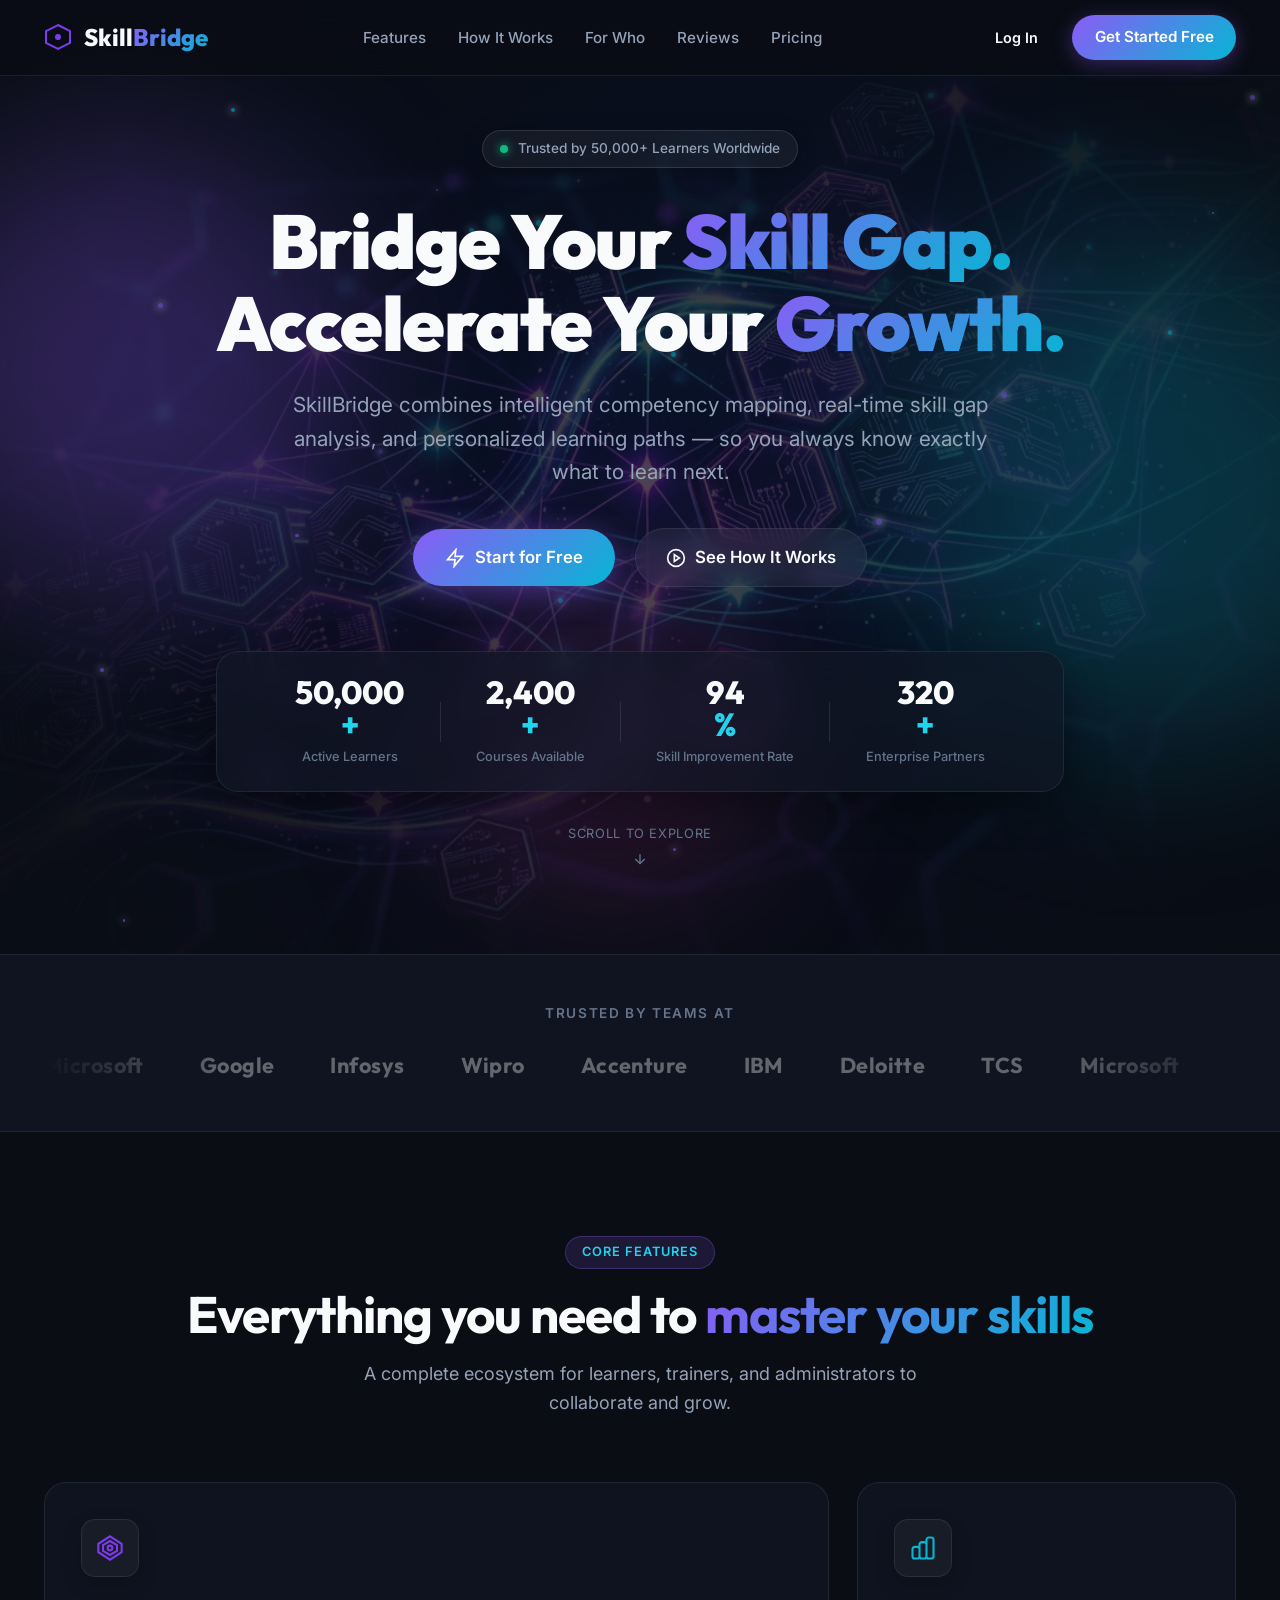
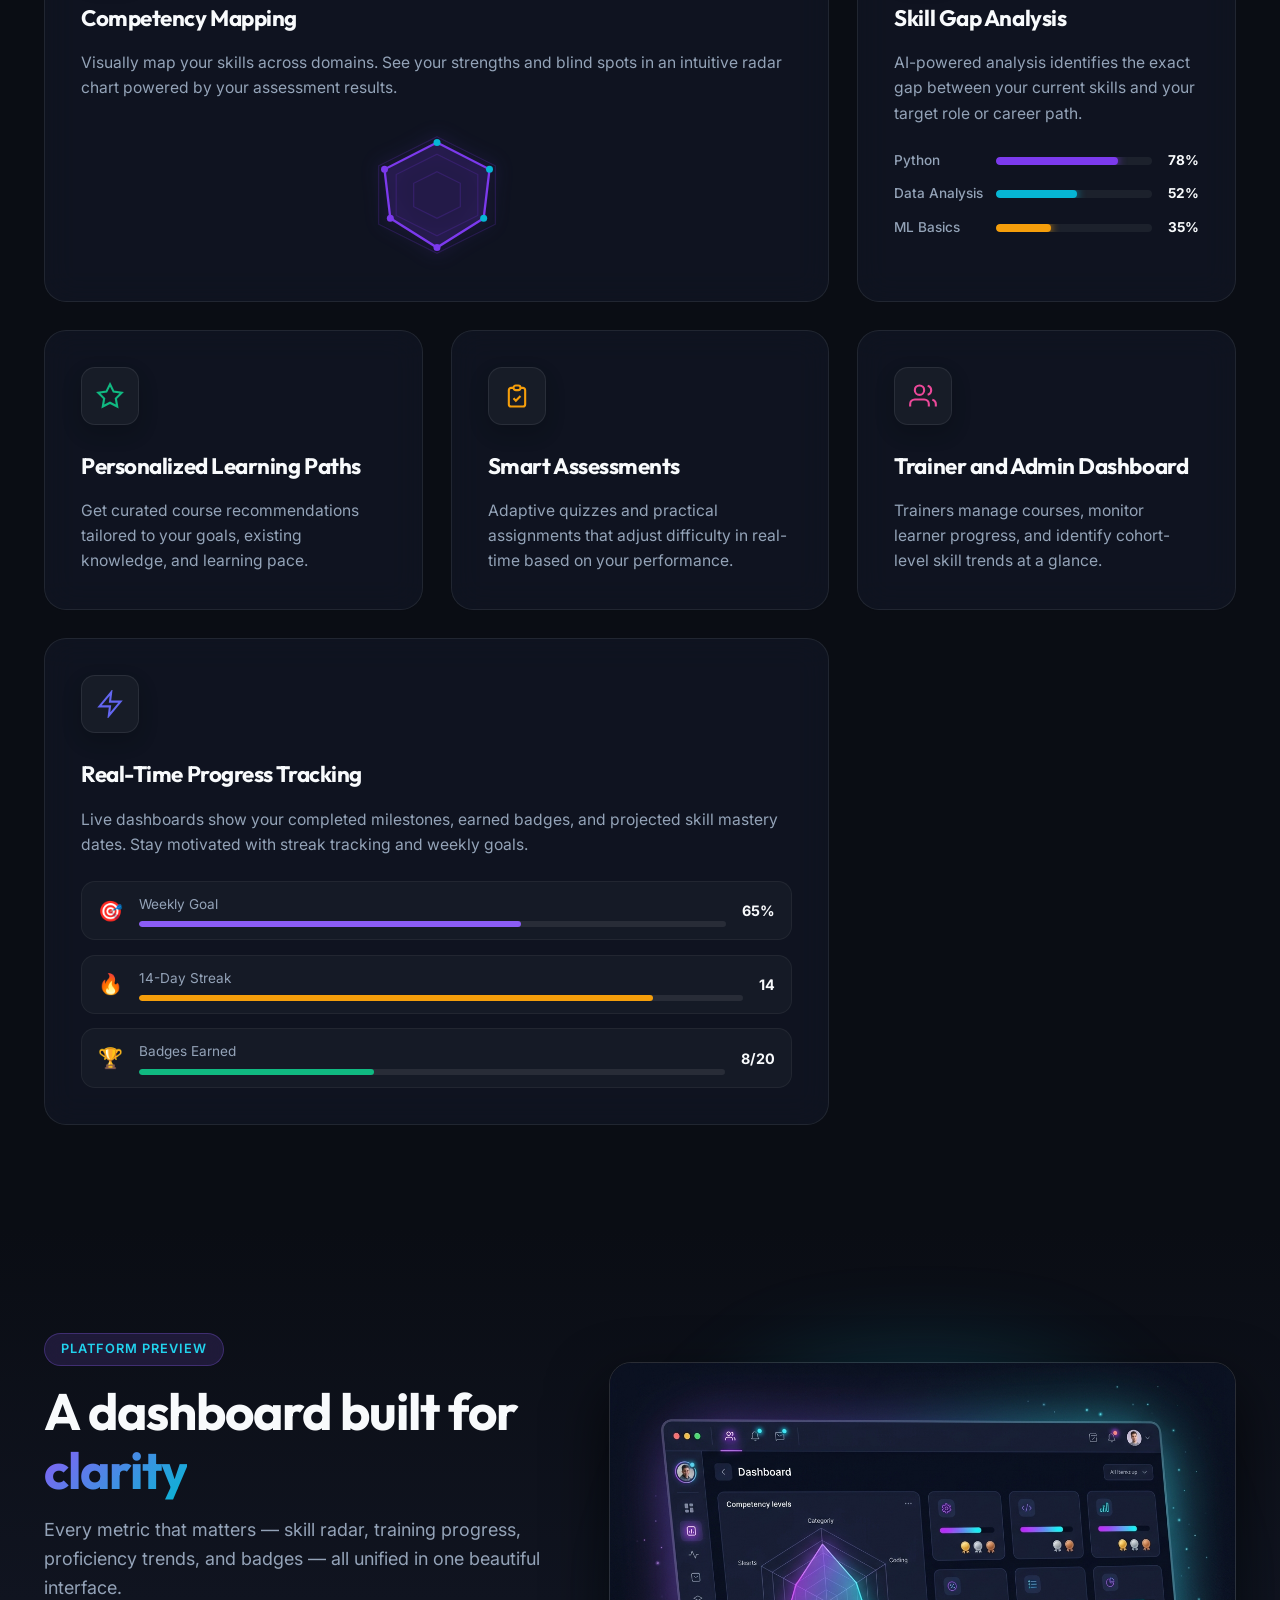
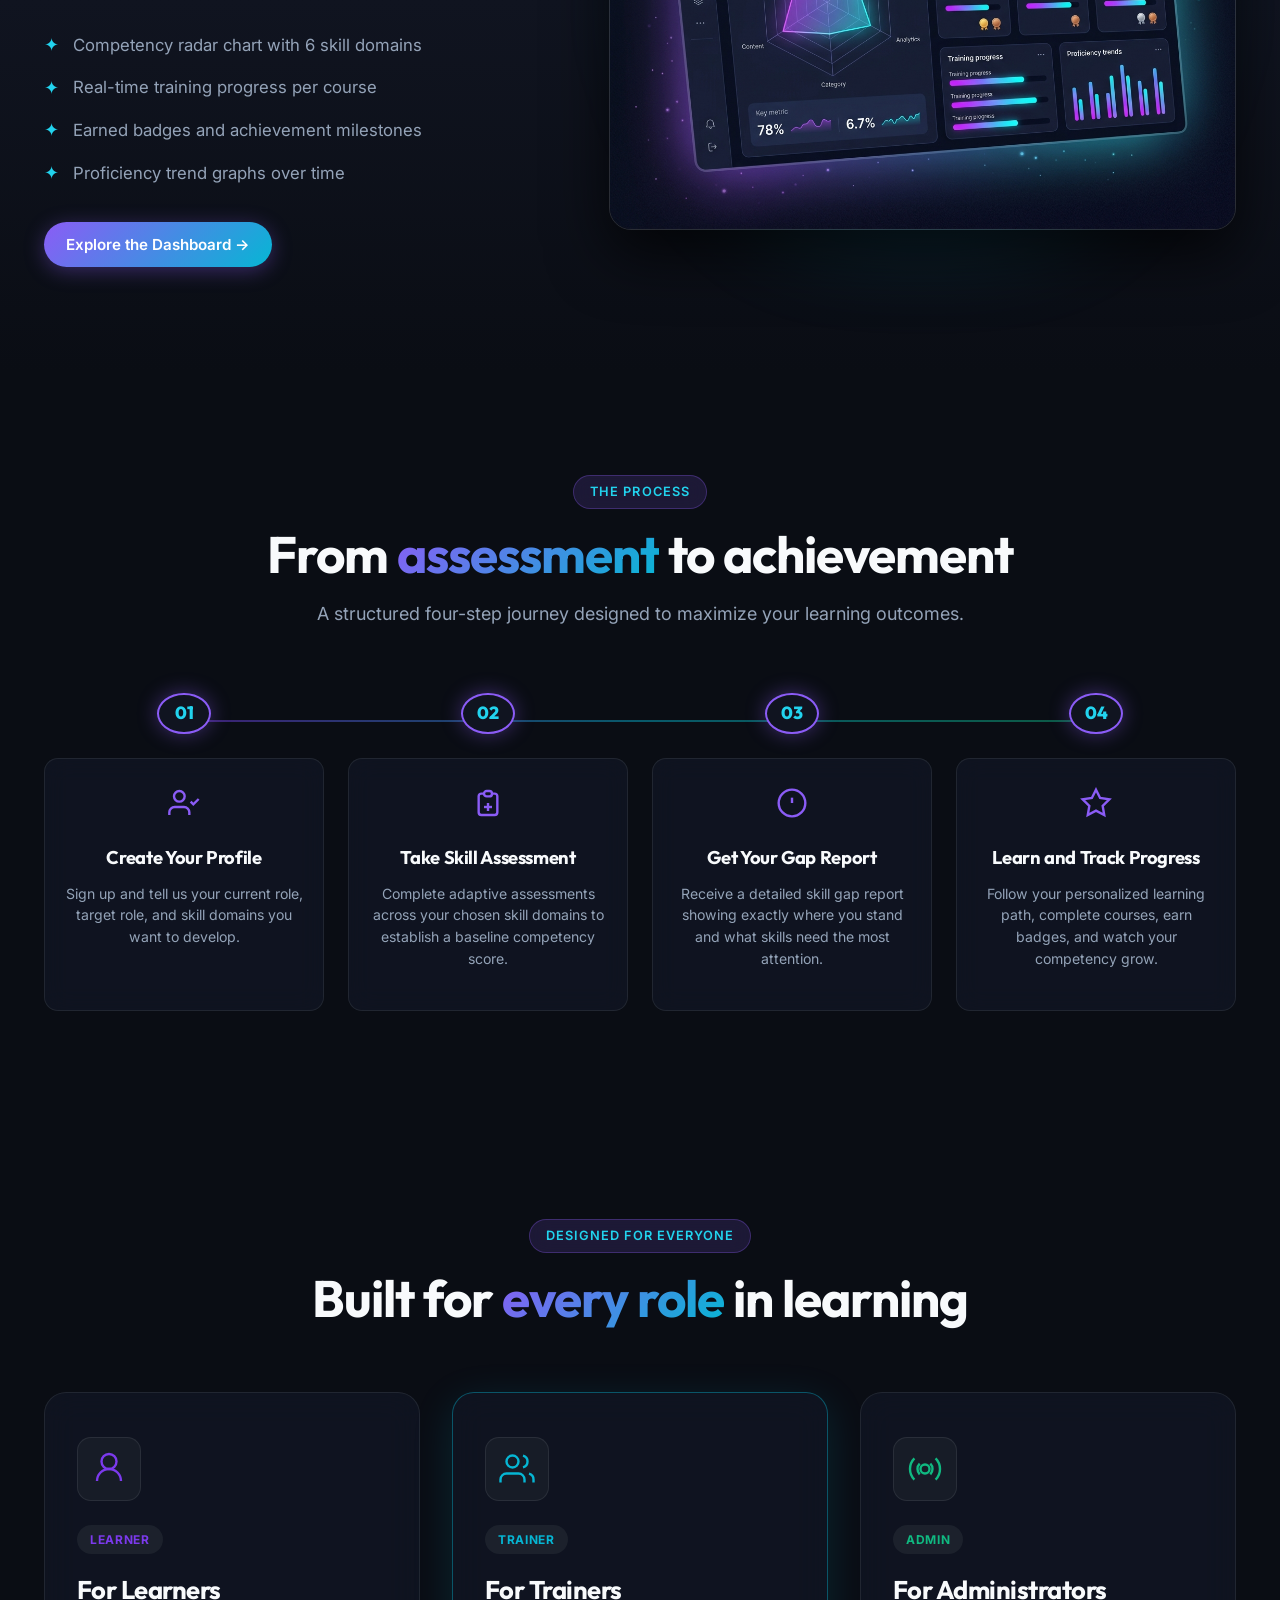
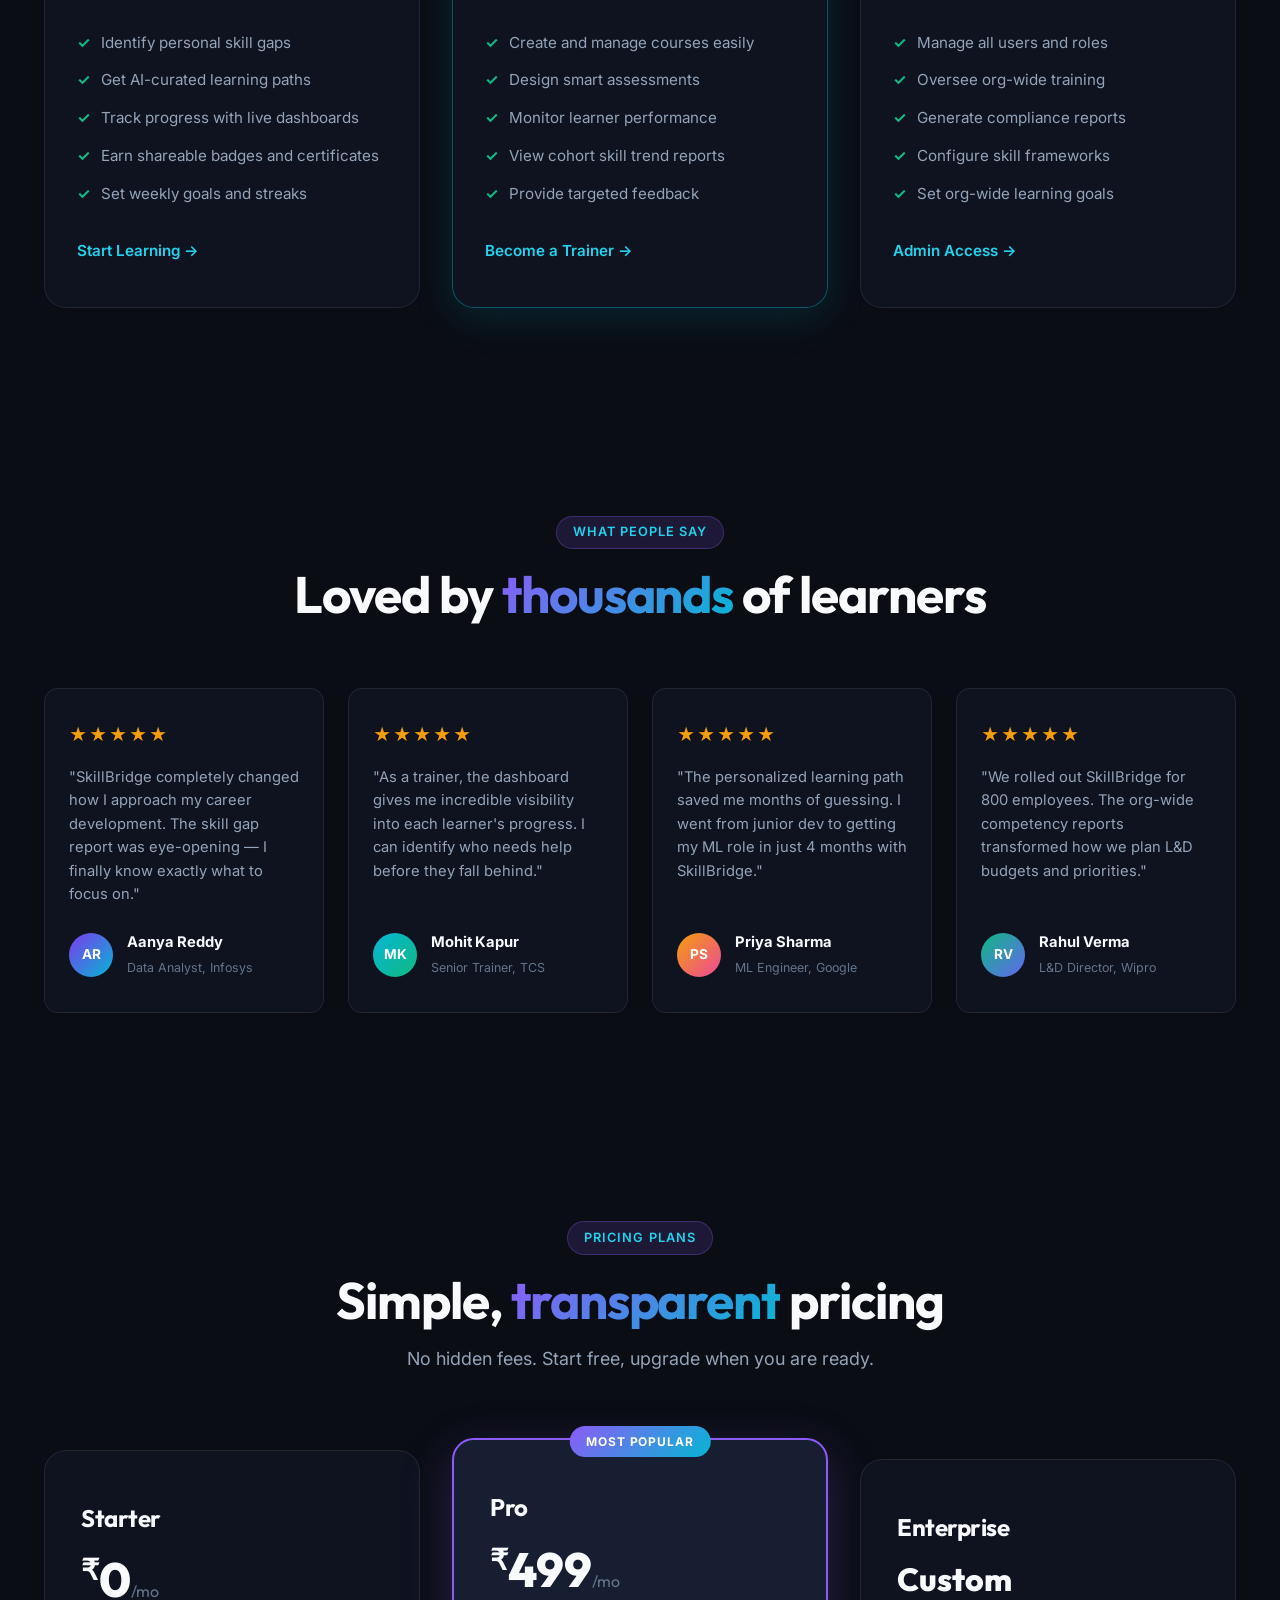
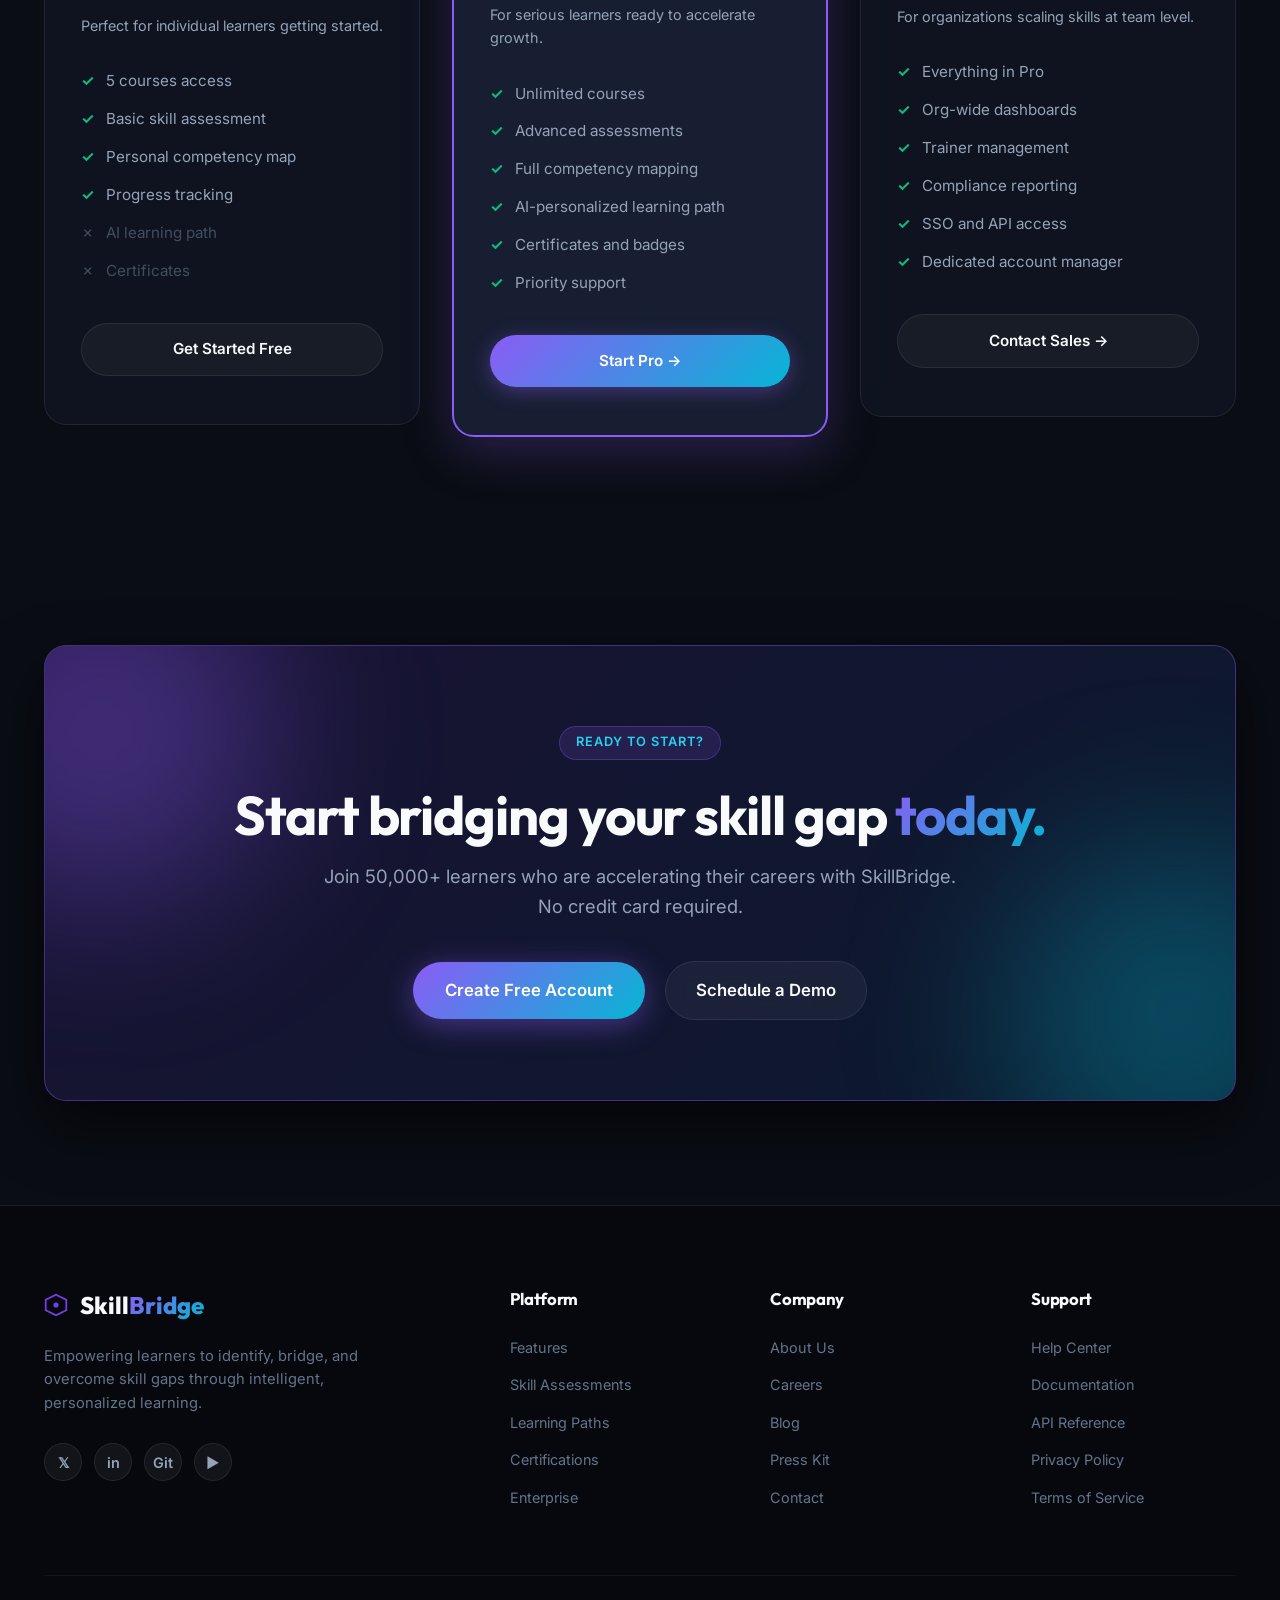
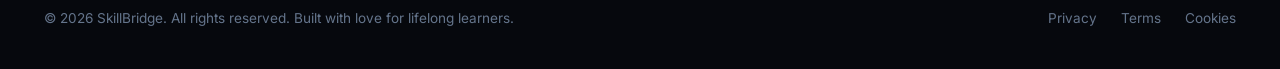
==== commit 8129a64a: "feat: add authentication pages and styles for user login and signup" ====
--- a/index.html
+++ b/index.html
@@ -1,4 +1,4 @@
-﻿<!DOCTYPE html>
+<!DOCTYPE html>
 <html lang="en">
 <head>
   <meta charset="UTF-8" />
@@ -27,8 +27,8 @@
         <li><a href="#pricing" class="nav-link">Pricing</a></li>
       </ul>
       <div class="nav-actions">
-        <a href="#" class="btn-ghost" id="nav-login">Log In</a>
-        <a href="#" class="btn-primary" id="nav-cta">Get Started Free</a>
+        <a href="login.html" class="btn-ghost" id="nav-login">Log In</a>
+        <a href="signup.html" class="btn-primary" id="nav-cta">Get Started Free</a>
       </div>
       <button class="hamburger" id="hamburger" aria-label="Toggle menu"><span></span><span></span><span></span></button>
     </div>
@@ -47,7 +47,7 @@
       <h1 class="hero-title" id="hero-title">Bridge Your <span class="gradient-text">Skill Gap.</span><br/>Accelerate Your <span class="gradient-text">Growth.</span></h1>
       <p class="hero-subtitle" id="hero-subtitle">SkillBridge combines intelligent competency mapping, real-time skill gap analysis, and personalized learning paths — so you always know exactly what to learn next.</p>
       <div class="hero-cta-group" id="hero-cta">
-        <a href="#" class="btn-hero-primary" id="hero-btn-primary"><svg width="20" height="20" fill="none" stroke="currentColor" stroke-width="2" viewBox="0 0 24 24"><path d="M13 2L3 14h9l-1 8 10-12h-9l1-8z"/></svg>Start for Free</a>
+        <a href="signup.html" class="btn-hero-primary" id="hero-btn-primary"><svg width="20" height="20" fill="none" stroke="currentColor" stroke-width="2" viewBox="0 0 24 24"><path d="M13 2L3 14h9l-1 8 10-12h-9l1-8z"/></svg>Start for Free</a>
         <a href="#how-it-works" class="btn-hero-ghost" id="hero-btn-ghost"><svg width="20" height="20" fill="none" stroke="currentColor" stroke-width="2" viewBox="0 0 24 24"><circle cx="12" cy="12" r="10"/><polygon points="10,8 16,12 10,16"/></svg>See How It Works</a>
       </div>
       <div class="hero-stats" id="hero-stats">
@@ -142,7 +142,7 @@
             <li><div class="bullet-icon">✦</div><span>Earned badges and achievement milestones</span></li>
             <li><div class="bullet-icon">✦</div><span>Proficiency trend graphs over time</span></li>
           </ul>
-          <a href="#" class="btn-primary" id="dashboard-cta">Explore the Dashboard →</a>
+          <a href="login.html" class="btn-primary" id="dashboard-cta">Explore the Dashboard →</a>
         </div>
         <div class="dashboard-image-wrap">
           <div class="dashboard-glow"></div>
@@ -160,7 +160,6 @@
         <p class="section-subtitle">A structured four-step journey designed to maximize your learning outcomes.</p>
       </div>
       <div class="steps-timeline">
-        <div class="steps-line"></div>
         <div class="step-item" data-step="1"><div class="step-number">01</div><div class="step-card"><div class="step-icon"><svg width="32" height="32" fill="none" stroke="currentColor" stroke-width="1.8" viewBox="0 0 24 24"><path d="M16 21v-2a4 4 0 00-4-4H5a4 4 0 00-4 4v2"/><circle cx="8.5" cy="7" r="4"/><polyline points="17 11 19 13 23 9"/></svg></div><h3>Create Your Profile</h3><p>Sign up and tell us your current role, target role, and skill domains you want to develop.</p></div></div>
         <div class="step-item" data-step="2"><div class="step-number">02</div><div class="step-card"><div class="step-icon"><svg width="32" height="32" fill="none" stroke="currentColor" stroke-width="1.8" viewBox="0 0 24 24"><path d="M9 5H7a2 2 0 00-2 2v12a2 2 0 002 2h10a2 2 0 002-2V7a2 2 0 00-2-2h-2M9 5a2 2 0 002 2h2a2 2 0 002-2M9 5a2 2 0 012-2h2a2 2 0 012 2"/><line x1="12" y1="12" x2="12" y2="18"/><line x1="9" y1="15" x2="15" y2="15"/></svg></div><h3>Take Skill Assessment</h3><p>Complete adaptive assessments across your chosen skill domains to establish a baseline competency score.</p></div></div>
         <div class="step-item" data-step="3"><div class="step-number">03</div><div class="step-card"><div class="step-icon"><svg width="32" height="32" fill="none" stroke="currentColor" stroke-width="1.8" viewBox="0 0 24 24"><circle cx="12" cy="12" r="10"/><line x1="12" y1="8" x2="12" y2="12"/><line x1="12" y1="16" x2="12.01" y2="16"/></svg></div><h3>Get Your Gap Report</h3><p>Receive a detailed skill gap report showing exactly where you stand and what skills need the most attention.</p></div></div>
@@ -176,9 +175,9 @@
         <h2 class="section-title">Built for <span class="gradient-text">every role</span> in learning</h2>
       </div>
       <div class="roles-grid">
-        <div class="role-card" id="role-learner"><div class="role-icon-wrap" style="--rc:#7c3aed"><svg width="36" height="36" fill="none" stroke="currentColor" stroke-width="1.6" viewBox="0 0 24 24"><path d="M12 2a5 5 0 110 10A5 5 0 0112 2z"/><path d="M4 20a8 8 0 0116 0"/></svg></div><div class="role-badge" style="--rb:#7c3aed">Learner</div><h3>For Learners</h3><ul class="role-list"><li>Identify personal skill gaps</li><li>Get AI-curated learning paths</li><li>Track progress with live dashboards</li><li>Earn shareable badges and certificates</li><li>Set weekly goals and streaks</li></ul><a href="#" class="role-cta">Start Learning →</a></div>
-        <div class="role-card role-card--featured" id="role-trainer"><div class="role-icon-wrap" style="--rc:#06b6d4"><svg width="36" height="36" fill="none" stroke="currentColor" stroke-width="1.6" viewBox="0 0 24 24"><path d="M17 21v-2a4 4 0 00-4-4H5a4 4 0 00-4 4v2"/><circle cx="9" cy="7" r="4"/><path d="M23 21v-2a4 4 0 00-3-3.87M16 3.13a4 4 0 010 7.75"/></svg></div><div class="role-badge" style="--rb:#06b6d4">Trainer</div><h3>For Trainers</h3><ul class="role-list"><li>Create and manage courses easily</li><li>Design smart assessments</li><li>Monitor learner performance</li><li>View cohort skill trend reports</li><li>Provide targeted feedback</li></ul><a href="#" class="role-cta">Become a Trainer →</a></div>
-        <div class="role-card" id="role-admin"><div class="role-icon-wrap" style="--rc:#10b981"><svg width="36" height="36" fill="none" stroke="currentColor" stroke-width="1.6" viewBox="0 0 24 24"><circle cx="12" cy="12" r="3"/><path d="M19.07 4.93a10 10 0 010 14.14M4.93 4.93a10 10 0 000 14.14"/><path d="M15.54 8.46a5 5 0 010 7.07M8.46 8.46a5 5 0 000 7.07"/></svg></div><div class="role-badge" style="--rb:#10b981">Admin</div><h3>For Administrators</h3><ul class="role-list"><li>Manage all users and roles</li><li>Oversee org-wide training</li><li>Generate compliance reports</li><li>Configure skill frameworks</li><li>Set org-wide learning goals</li></ul><a href="#" class="role-cta">Admin Access →</a></div>
+        <div class="role-card" id="role-learner"><div class="role-icon-wrap" style="--rc:#7c3aed"><svg width="36" height="36" fill="none" stroke="currentColor" stroke-width="1.6" viewBox="0 0 24 24"><path d="M12 2a5 5 0 110 10A5 5 0 0112 2z"/><path d="M4 20a8 8 0 0116 0"/></svg></div><div class="role-badge" style="--rb:#7c3aed">Learner</div><h3>For Learners</h3><ul class="role-list"><li>Identify personal skill gaps</li><li>Get AI-curated learning paths</li><li>Track progress with live dashboards</li><li>Earn shareable badges and certificates</li><li>Set weekly goals and streaks</li></ul><a href="signup.html?role=learner" class="role-cta">Start Learning →</a></div>
+        <div class="role-card role-card--featured" id="role-trainer"><div class="role-icon-wrap" style="--rc:#06b6d4"><svg width="36" height="36" fill="none" stroke="currentColor" stroke-width="1.6" viewBox="0 0 24 24"><path d="M17 21v-2a4 4 0 00-4-4H5a4 4 0 00-4 4v2"/><circle cx="9" cy="7" r="4"/><path d="M23 21v-2a4 4 0 00-3-3.87M16 3.13a4 4 0 010 7.75"/></svg></div><div class="role-badge" style="--rb:#06b6d4">Trainer</div><h3>For Trainers</h3><ul class="role-list"><li>Create and manage courses easily</li><li>Design smart assessments</li><li>Monitor learner performance</li><li>View cohort skill trend reports</li><li>Provide targeted feedback</li></ul><a href="signup.html?role=trainer" class="role-cta">Become a Trainer →</a></div>
+        <div class="role-card" id="role-admin"><div class="role-icon-wrap" style="--rc:#10b981"><svg width="36" height="36" fill="none" stroke="currentColor" stroke-width="1.6" viewBox="0 0 24 24"><circle cx="12" cy="12" r="3"/><path d="M19.07 4.93a10 10 0 010 14.14M4.93 4.93a10 10 0 000 14.14"/><path d="M15.54 8.46a5 5 0 010 7.07M8.46 8.46a5 5 0 000 7.07"/></svg></div><div class="role-badge" style="--rb:#10b981">Admin</div><h3>For Administrators</h3><ul class="role-list"><li>Manage all users and roles</li><li>Oversee org-wide training</li><li>Generate compliance reports</li><li>Configure skill frameworks</li><li>Set org-wide learning goals</li></ul><a href="signup.html?role=admin" class="role-cta">Admin Access →</a></div>
       </div>
     </div>
   </section>
@@ -206,9 +205,9 @@
         <p class="section-subtitle">No hidden fees. Start free, upgrade when you are ready.</p>
       </div>
       <div class="pricing-grid">
-        <div class="price-card" id="price-free"><div class="price-header"><h3>Starter</h3><div class="price-amount"><span class="price-currency">₹</span>0<span class="price-period">/mo</span></div><p>Perfect for individual learners getting started.</p></div><ul class="price-features"><li><span class="check">✓</span> 5 courses access</li><li><span class="check">✓</span> Basic skill assessment</li><li><span class="check">✓</span> Personal competency map</li><li><span class="check">✓</span> Progress tracking</li><li class="disabled"><span>✗</span> AI learning path</li><li class="disabled"><span>✗</span> Certificates</li></ul><a href="#" class="price-btn price-btn--ghost">Get Started Free</a></div>
-        <div class="price-card price-card--featured" id="price-pro"><div class="price-popular-badge">Most Popular</div><div class="price-header"><h3>Pro</h3><div class="price-amount"><span class="price-currency">₹</span>499<span class="price-period">/mo</span></div><p>For serious learners ready to accelerate growth.</p></div><ul class="price-features"><li><span class="check">✓</span> Unlimited courses</li><li><span class="check">✓</span> Advanced assessments</li><li><span class="check">✓</span> Full competency mapping</li><li><span class="check">✓</span> AI-personalized learning path</li><li><span class="check">✓</span> Certificates and badges</li><li><span class="check">✓</span> Priority support</li></ul><a href="#" class="price-btn price-btn--primary">Start Pro →</a></div>
-        <div class="price-card" id="price-enterprise"><div class="price-header"><h3>Enterprise</h3><div class="price-amount" style="font-size:2rem">Custom</div><p>For organizations scaling skills at team level.</p></div><ul class="price-features"><li><span class="check">✓</span> Everything in Pro</li><li><span class="check">✓</span> Org-wide dashboards</li><li><span class="check">✓</span> Trainer management</li><li><span class="check">✓</span> Compliance reporting</li><li><span class="check">✓</span> SSO and API access</li><li><span class="check">✓</span> Dedicated account manager</li></ul><a href="#" class="price-btn price-btn--ghost">Contact Sales →</a></div>
+        <div class="price-card" id="price-free"><div class="price-header"><h3>Starter</h3><div class="price-amount"><span class="price-currency">₹</span>0<span class="price-period">/mo</span></div><p>Perfect for individual learners getting started.</p></div><ul class="price-features"><li><span class="check">✓</span> 5 courses access</li><li><span class="check">✓</span> Basic skill assessment</li><li><span class="check">✓</span> Personal competency map</li><li><span class="check">✓</span> Progress tracking</li><li class="disabled"><span>✗</span> AI learning path</li><li class="disabled"><span>✗</span> Certificates</li></ul><a href="signup.html?plan=starter" class="price-btn price-btn--ghost">Get Started Free</a></div>
+        <div class="price-card price-card--featured" id="price-pro"><div class="price-popular-badge">Most Popular</div><div class="price-header"><h3>Pro</h3><div class="price-amount"><span class="price-currency">₹</span>499<span class="price-period">/mo</span></div><p>For serious learners ready to accelerate growth.</p></div><ul class="price-features"><li><span class="check">✓</span> Unlimited courses</li><li><span class="check">✓</span> Advanced assessments</li><li><span class="check">✓</span> Full competency mapping</li><li><span class="check">✓</span> AI-personalized learning path</li><li><span class="check">✓</span> Certificates and badges</li><li><span class="check">✓</span> Priority support</li></ul><a href="signup.html?plan=pro" class="price-btn price-btn--primary">Start Pro →</a></div>
+        <div class="price-card" id="price-enterprise"><div class="price-header"><h3>Enterprise</h3><div class="price-amount" style="font-size:2rem">Custom</div><p>For organizations scaling skills at team level.</p></div><ul class="price-features"><li><span class="check">✓</span> Everything in Pro</li><li><span class="check">✓</span> Org-wide dashboards</li><li><span class="check">✓</span> Trainer management</li><li><span class="check">✓</span> Compliance reporting</li><li><span class="check">✓</span> SSO and API access</li><li><span class="check">✓</span> Dedicated account manager</li></ul><a href="signup.html?plan=enterprise&role=admin" class="price-btn price-btn--ghost">Contact Sales →</a></div>
       </div>
     </div>
   </section>
@@ -222,7 +221,7 @@
         <h2>Start bridging your skill gap <span class="gradient-text">today.</span></h2>
         <p>Join 50,000+ learners who are accelerating their careers with SkillBridge. No credit card required.</p>
         <div class="cta-buttons">
-          <a href="#" class="btn-hero-primary" id="cta-final-btn">Create Free Account</a>
+          <a href="signup.html" class="btn-hero-primary" id="cta-final-btn">Create Free Account</a>
           <a href="#" class="btn-hero-ghost" id="cta-demo-btn">Schedule a Demo</a>
         </div>
       </div>
--- a/style.css
+++ b/style.css
@@ -1,4 +1,4 @@
-﻿/* ==========================================================================
+/* ==========================================================================
    SkillBridge — Competency-Based Learning Platform Stylesheet
    Theme: Modern Dark Glassmorphism, Neon Violet & Cyan Accents
    ========================================================================== */
@@ -851,13 +851,17 @@
 .steps-timeline::before {
   content: '';
   position: absolute;
-  top: 45px;
-  left: 10%;
-  right: 10%;
+  top: 27px;
+  left: 12.5%;
+  right: 12.5%;
   height: 2px;
   background: linear-gradient(90deg, #7c3aed, #06b6d4, #10b981);
   z-index: 1;
-  opacity: 0.4;
+  opacity: 0.45;
+}
+
+.steps-line {
+  display: none;
 }
 
 .step-item {
@@ -867,6 +871,7 @@
   flex-direction: column;
   align-items: center;
   text-align: center;
+  height: 100%;
 }
 
 .step-number {
@@ -892,6 +897,10 @@
   border-radius: var(--radius-md);
   padding: 1.75rem 1.25rem;
   height: 100%;
+  width: 100%;
+  display: flex;
+  flex-direction: column;
+  align-items: center;
   backdrop-filter: blur(12px);
   transition: var(--transition-smooth);
 }
